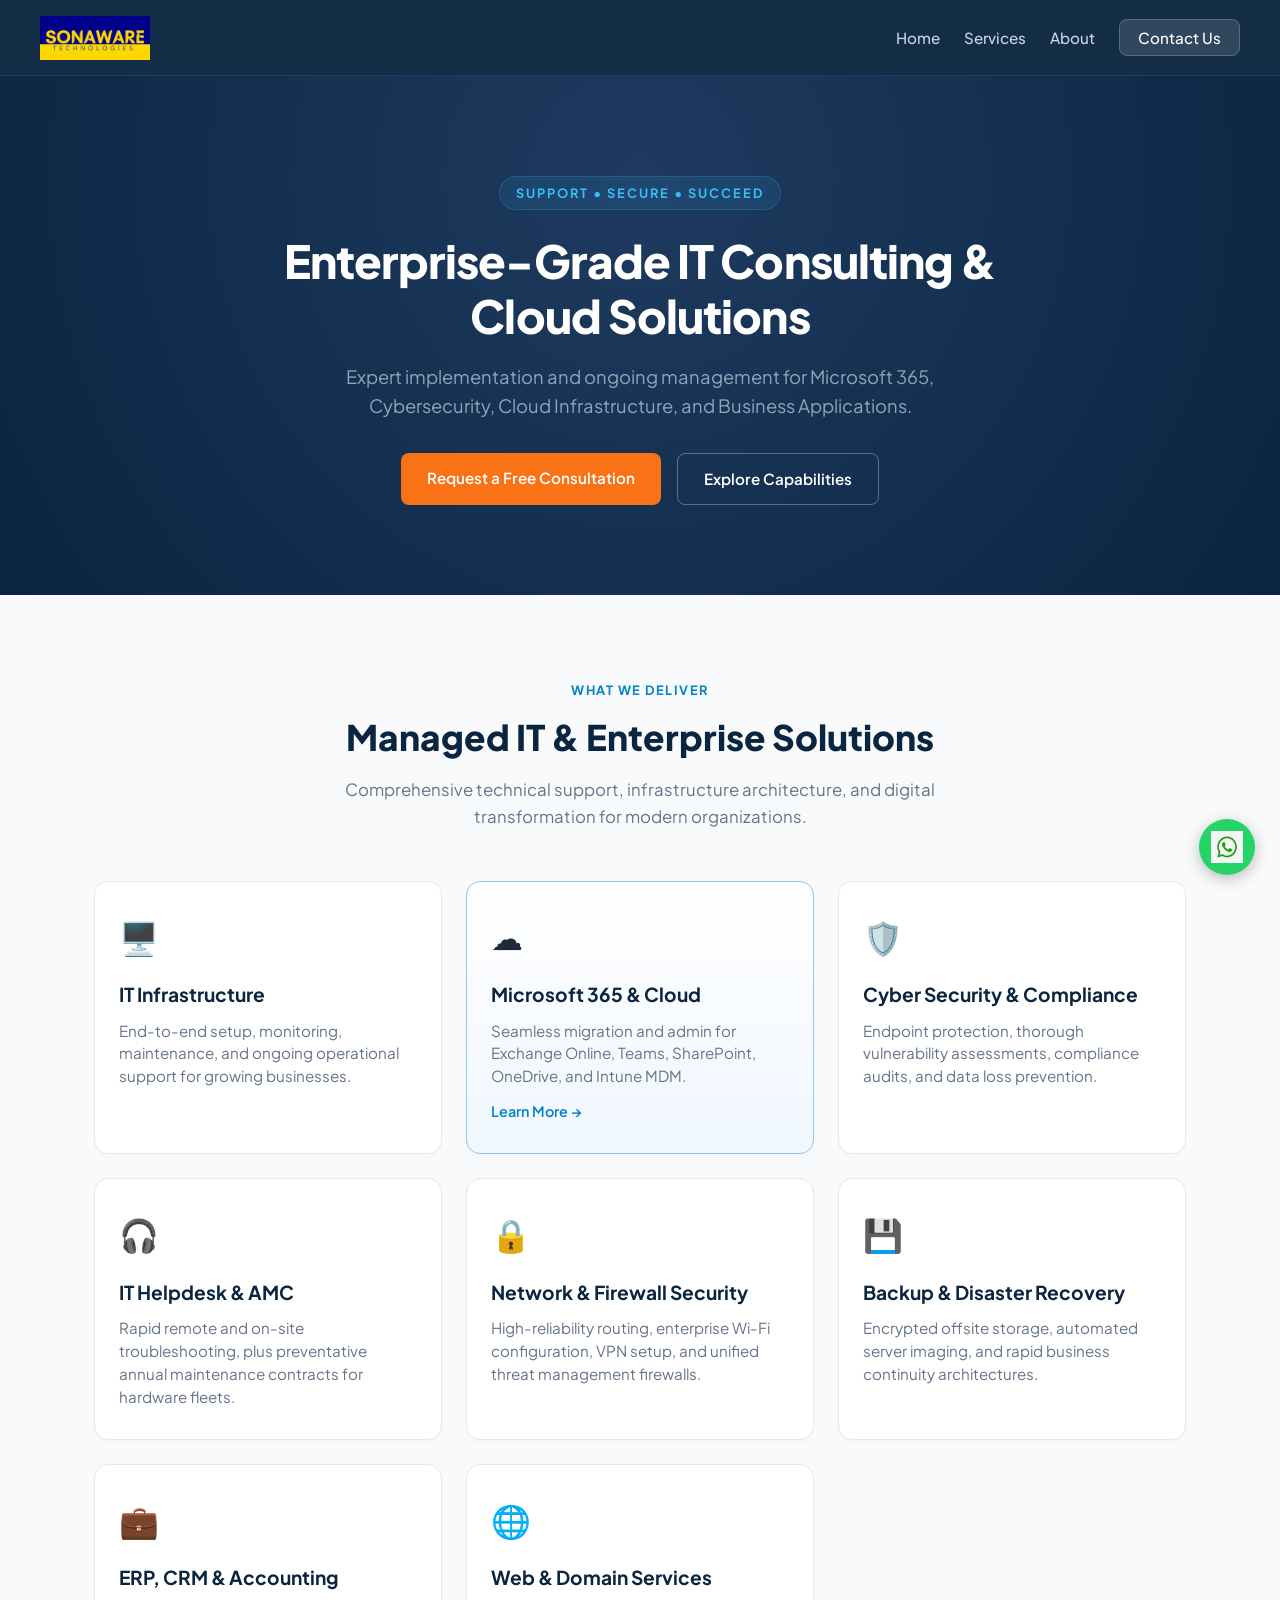
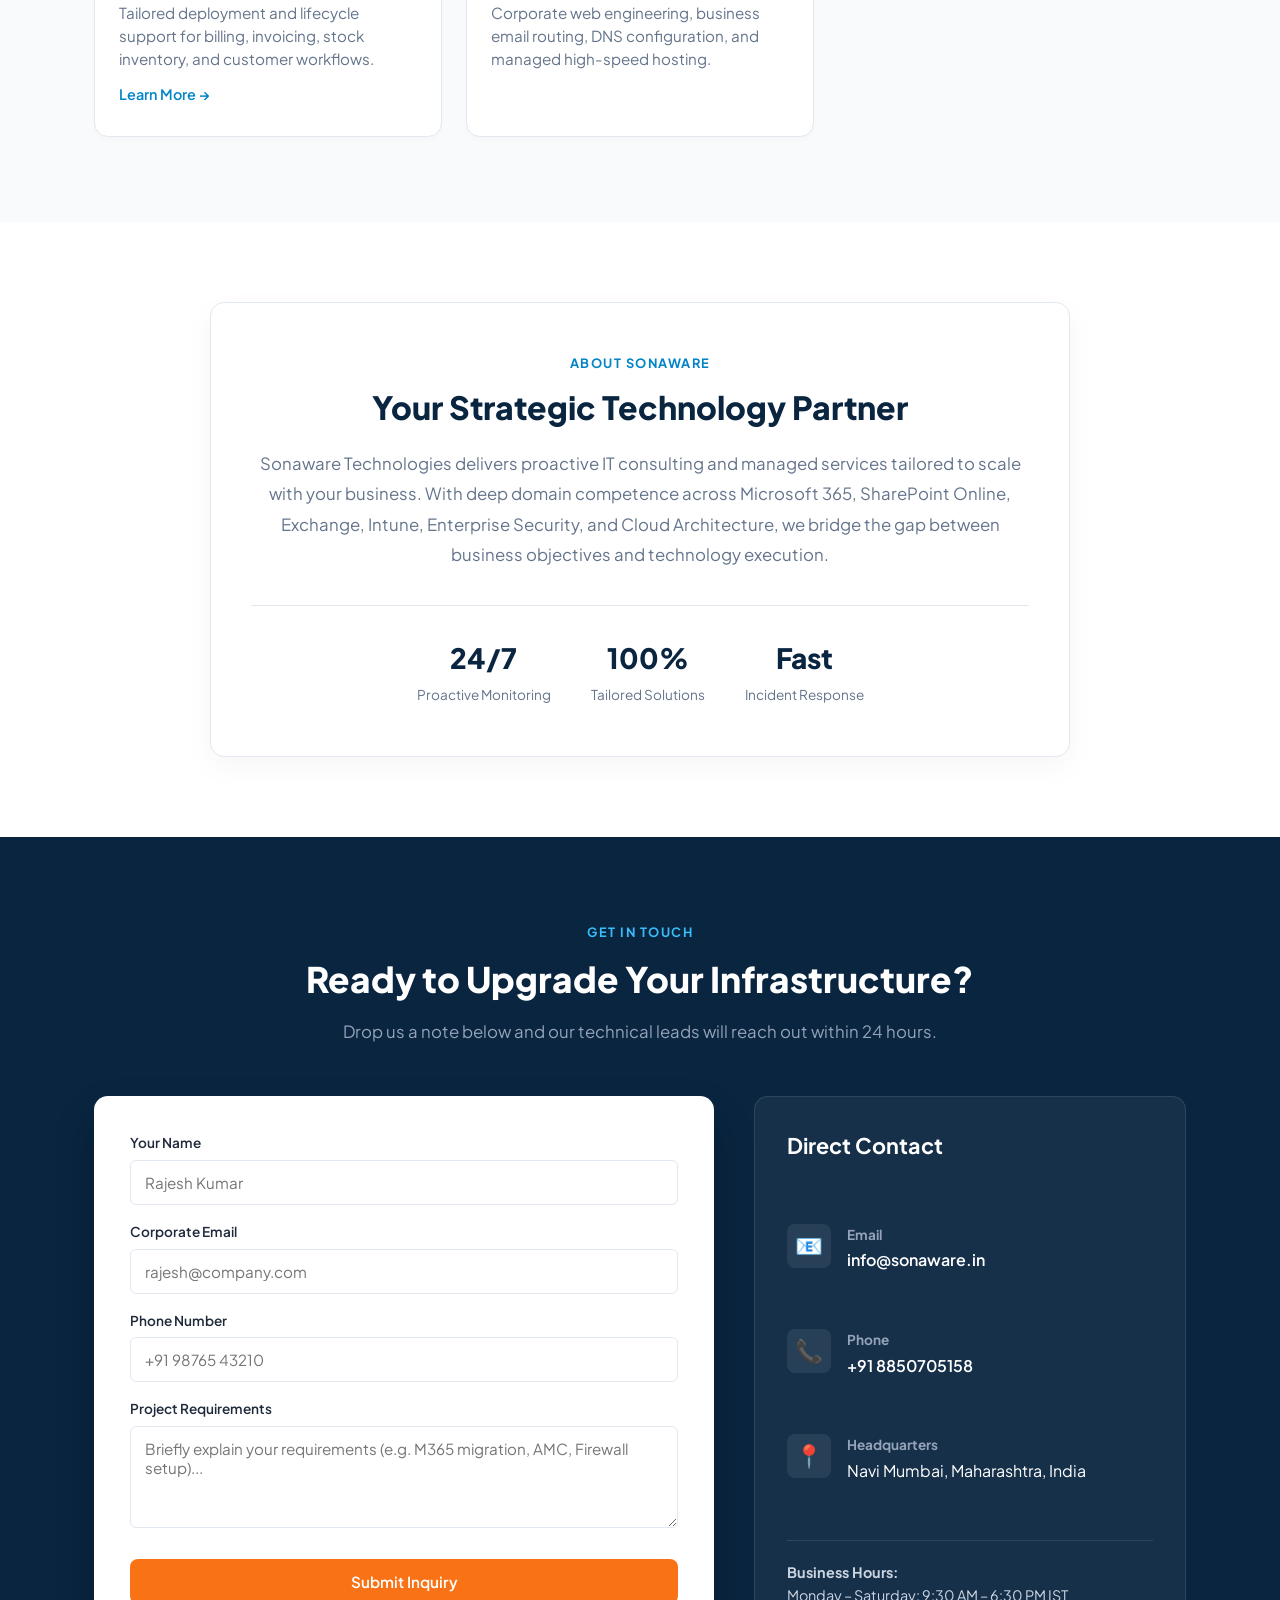
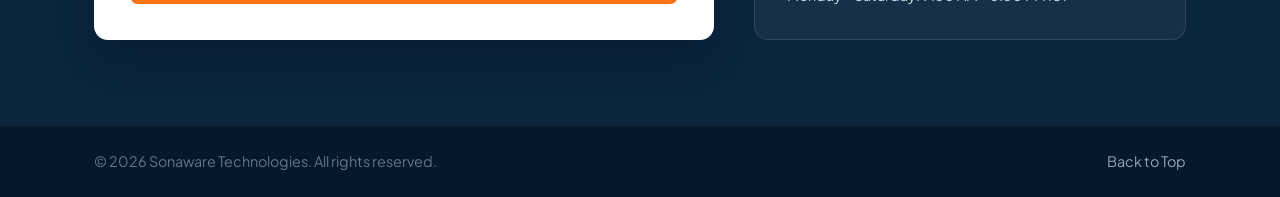
==== index.html @ a5559b1e "Add 'Learn More' link to Microsoft 365 card Added a link to the Microsoft 365 & Cloud card for more " ====
<!DOCTYPE html>
<html lang="en">
<head>
  <meta charset="UTF-8">
  <meta name="viewport" content="width=device-width, initial-scale=1.0">
  <title>Sonaware Technologies | Enterprise IT Consulting & Solutions</title>
  
  <!-- Favicons -->
  <link rel="icon" href="images/favicon.ico">
  <link rel="shortcut icon" href="images/favicon.ico">
  <link rel="apple-touch-icon" href="images/favicon.ico">
  
  <!-- Fonts -->
  <link rel="preconnect" href="https://fonts.googleapis.com">
  <link rel="preconnect" href="https://fonts.gstatic.com" crossorigin>
  <link href="https://fonts.googleapis.com/css2?family=Plus+Jakarta+Sans:wght@400;500;600;700;800&display=swap" rel="stylesheet">
  
  <link rel="stylesheet" href="css/style.css">
</head>
<body>

  <!-- Header / Navigation -->
  <header>
    <nav class="navbar">
      <div class="logo">
        <img src="images/Rectangle.png" alt="Sonaware Technologies Logo">
      </div>
      <ul class="nav-links">
        <li><a href="#home">Home</a></li>
        <li><a href="#services">Services</a></li>
        <li><a href="#about">About</a></li>
        <li><a href="#contact" class="nav-cta">Contact Us</a></li>
      </ul>
    </nav>
  </header>

  <!-- Hero Section -->
  <section id="home" class="hero">
    <div class="container hero-content">
      <div class="hero-badge">SUPPORT • SECURE • SUCCEED</div>
      <h1>Enterprise-Grade IT Consulting & Cloud Solutions</h1>
      <p class="hero-subtext">
        Expert implementation and ongoing management for Microsoft 365, Cybersecurity, Cloud Infrastructure, and Business Applications.
      </p>
      <div class="hero-actions">
        <a href="#contact" class="btn btn-primary">Request a Free Consultation</a>
        <a href="#services" class="btn btn-outline">Explore Capabilities</a>
      </div>
    </div>
  </section>

  <!-- Services Section -->
  <section id="services" class="services-section">
    <div class="container">
      <div class="section-title">
        <span class="sub-heading">What We Deliver</span>
        <h2>Managed IT & Enterprise Solutions</h2>
        <p>Comprehensive technical support, infrastructure architecture, and digital transformation for modern organizations.</p>
      </div>

      <div class="services-grid">
        <div class="card">
          <div class="card-icon">🖥️</div>
          <h3>IT Infrastructure</h3>
          <p>End-to-end setup, monitoring, maintenance, and ongoing operational support for growing businesses.</p>
        </div>

        <div class="card highlight" onclick="location.href='m365-cloud-service.html'" style="cursor: pointer;">
          <div class="card-icon">☁️</div>
          <h3>Microsoft 365 & Cloud</h3>
          <p>Seamless migration and admin for Exchange Online, Teams, SharePoint, OneDrive, and Intune MDM.</p>
          <a href="m365-cloud-service.html" style="display:inline-block; margin-top:12px; color:var(--secondary-blue); font-weight:600; text-decoration:none; font-size:0.9rem;">Learn More →</a>
        </div>

        <div class="card">
          <div class="card-icon">🛡️</div>
          <h3>Cyber Security & Compliance</h3>
          <p>Endpoint protection, thorough vulnerability assessments, compliance audits, and data loss prevention.</p>
        </div>

        <div class="card">
          <div class="card-icon">🎧</div>
          <h3>IT Helpdesk & AMC</h3>
          <p>Rapid remote and on-site troubleshooting, plus preventative annual maintenance contracts for hardware fleets.</p>
        </div>

        <div class="card">
          <div class="card-icon">🔒</div>
          <h3>Network & Firewall Security</h3>
          <p>High-reliability routing, enterprise Wi-Fi configuration, VPN setup, and unified threat management firewalls.</p>
        </div>

        <div class="card">
          <div class="card-icon">💾</div>
          <h3>Backup & Disaster Recovery</h3>
          <p>Encrypted offsite storage, automated server imaging, and rapid business continuity architectures.</p>
        </div>

        <div class="card" onclick="location.href='accounting-service.html'" style="cursor: pointer;">
          <div class="card-icon">💼</div>
          <h3>ERP, CRM & Accounting</h3>
          <p>Tailored deployment and lifecycle support for billing, invoicing, stock inventory, and customer workflows.</p>
          <a href="accounting-service.html" style="display:inline-block; margin-top:12px; color:var(--secondary-blue); font-weight:600; text-decoration:none; font-size:0.9rem;">Learn More →</a>
        </div>

        <div class="card">
          <div class="card-icon">🌐</div>
          <h3>Web & Domain Services</h3>
          <p>Corporate web engineering, business email routing, DNS configuration, and managed high-speed hosting.</p>
        </div>
      </div>
    </div>
  </section>

  <!-- About Section -->
  <section id="about" class="about-section">
    <div class="container">
      <div class="about-card">
        <span class="sub-heading">About Sonaware</span>
        <h2>Your Strategic Technology Partner</h2>
        <p>
          Sonaware Technologies delivers proactive IT consulting and managed services tailored to scale with your business. With deep domain competence across Microsoft 365, SharePoint Online, Exchange, Intune, Enterprise Security, and Cloud Architecture, we bridge the gap between business objectives and technology execution.
        </p>
        <div class="stats-row">
          <div class="stat-box">
            <span class="stat-num">24/7</span>
            <span class="stat-label">Proactive Monitoring</span>
          </div>
          <div class="stat-box">
            <span class="stat-num">100%</span>
            <span class="stat-label">Tailored Solutions</span>
          </div>
          <div class="stat-box">
            <span class="stat-num">Fast</span>
            <span class="stat-label">Incident Response</span>
          </div>
        </div>
      </div>
    </div>
  </section>

  <!-- Contact Section -->
  <section id="contact" class="contact-section">
    <div class="container">
      <div class="section-title text-white">
        <span class="sub-heading light">Get In Touch</span>
        <h2>Ready to Upgrade Your Infrastructure?</h2>
        <p>Drop us a note below and our technical leads will reach out within 24 hours.</p>
      </div>

      <div class="contact-wrapper">
        <!-- Form -->
        <div class="contact-form-box">
          <form action="https://api.web3forms.com/submit" method="POST">
            <input type="hidden" name="access_key" value="66d0aa33-038e-4033-ad7d-0d38daa82963">
            
            <div class="form-group">
              <label for="name">Your Name</label>
              <input type="text" id="name" name="name" placeholder="Rajesh Kumar" required>
            </div>

            <div class="form-group">
              <label for="email">Corporate Email</label>
              <input type="email" id="email" name="email" placeholder="rajesh@company.com" required>
            </div>

            <div class="form-group">
              <label for="phone">Phone Number</label>
              <input type="text" id="phone" name="phone" placeholder="+91 98765 43210">
            </div>

            <div class="form-group">
              <label for="message">Project Requirements</label>
              <textarea id="message" name="message" rows="4" placeholder="Briefly explain your requirements (e.g. M365 migration, AMC, Firewall setup)..." required></textarea>
            </div>

            <button type="submit" class="btn btn-submit">Submit Inquiry</button>
          </form>
        </div>

        <!-- Contact Cards -->
        <div class="contact-details-box">
          <h3>Direct Contact</h3>
          
          <div class="info-card">
            <div class="info-icon">📧</div>
            <div>
              <strong>Email</strong>
              <p><a href="mailto:info@sonaware.in">info@sonaware.in</a></p>
            </div>
          </div>

          <div class="info-card">
            <div class="info-icon">📞</div>
            <div>
              <strong>Phone</strong>
              <p><a href="tel:+918850705158">+91 8850705158</a></p>
            </div>
          </div>

          <div class="info-card">
            <div class="info-icon">📍</div>
            <div>
              <strong>Headquarters</strong>
              <p>Navi Mumbai, Maharashtra, India</p>
            </div>
          </div>

          <div class="operating-hours">
            <strong>Business Hours:</strong>
            <p>Monday – Saturday: 9:30 AM – 6:30 PM IST</p>
          </div>
        </div>
      </div>
    </div>
  </section>

  <!-- Floating WhatsApp Action -->
  <a href="https://wa.me/918850705158?text=Hello%20Sonaware%20Technologies,%20I%20would%20like%20to%20inquire%20about%20your%20services." 
     class="whatsapp-float" 
     target="_blank" 
     rel="noopener noreferrer" 
     aria-label="Chat on WhatsApp">
    <img src="images/whatsapp.png" alt="WhatsApp">
  </a>

  <!-- Footer -->
  <footer>
    <div class="container footer-content">
      <p>© 2026 Sonaware Technologies. All rights reserved.</p>
      <div class="footer-meta">
        <a href="#home">Back to Top</a>
      </div>
    </div>
  </footer>

</body>
</html>
---- css/style.css ----
:root {
  --primary-navy: #0A2540;
  --secondary-blue: #0284c7;
  --accent-orange: #f97316;
  --accent-orange-hover: #ea580c;
  --bg-slate: #f8fafc;
  --card-border: #e2e8f0;
  --text-main: #1e293b;
  --text-muted: #64748b;
  --radius-lg: 14px;
  --radius-md: 8px;
}

* {
  margin: 0;
  padding: 0;
  box-sizing: border-box;
  font-family: 'Plus Jakarta Sans', system-ui, -apple-system, sans-serif;
}

html {
  scroll-behavior: smooth;
}

body {
  color: var(--text-main);
  background: #ffffff;
  line-height: 1.6;
}

.container {
  max-width: 1140px;
  margin: 0 auto;
  padding: 0 24px;
}

/* Navbar */
.navbar {
  position: fixed;
  top: 0;
  left: 0;
  width: 100%;
  height: 76px;
  background: rgba(10, 37, 64, 0.96);
  backdrop-filter: blur(10px);
  display: flex;
  justify-content: space-between;
  align-items: center;
  padding: 0 40px;
  z-index: 1000;
  border-bottom: 1px solid rgba(255, 255, 255, 0.08);
}

.logo img {
  height: 44px;
  width: auto;
  display: block;
}

.nav-links {
  display: flex;
  gap: 24px;
  list-style: none;
  align-items: center;
}

.nav-links a {
  color: #cbd5e1;
  text-decoration: none;
  font-size: 0.95rem;
  font-weight: 500;
  transition: color 0.2s ease;
}

.nav-links a:hover {
  color: #ffffff;
}

.nav-cta {
  background: rgba(255, 255, 255, 0.12);
  padding: 8px 18px;
  border-radius: var(--radius-md);
  color: #ffffff !important;
  border: 1px solid rgba(255, 255, 255, 0.2);
}

.nav-cta:hover {
  background: var(--accent-orange);
  border-color: var(--accent-orange);
}

/* Hero Section */
.hero {
  margin-top: 76px;
  background: radial-gradient(circle at 50% 20%, #1e3a5f 0%, #0A2540 100%);
  color: #ffffff;
  text-align: center;
  padding: 100px 20px 90px;
}

.hero-content {
  max-width: 820px;
}

.hero-badge {
  display: inline-block;
  font-size: 0.8rem;
  font-weight: 700;
  letter-spacing: 2px;
  color: #38bdf8;
  background: rgba(56, 189, 248, 0.1);
  padding: 6px 16px;
  border-radius: 999px;
  border: 1px solid rgba(56, 189, 248, 0.2);
  margin-bottom: 24px;
}

.hero h1 {
  font-size: 2.85rem;
  font-weight: 800;
  line-height: 1.2;
  letter-spacing: -0.02em;
  margin-bottom: 18px;
}

.hero-subtext {
  font-size: 1.15rem;
  color: #94a3b8;
  margin-bottom: 32px;
  max-width: 680px;
  margin-left: auto;
  margin-right: auto;
}

.hero-actions {
  display: flex;
  justify-content: center;
  gap: 16px;
  flex-wrap: wrap;
}

/* Buttons */
.btn {
  display: inline-block;
  padding: 13px 26px;
  font-size: 0.95rem;
  font-weight: 600;
  text-decoration: none;
  border-radius: var(--radius-md);
  transition: all 0.2s ease;
  cursor: pointer;
}

.btn-primary {
  background: var(--accent-orange);
  color: #ffffff;
  border: none;
}

.btn-primary:hover {
  background: var(--accent-orange-hover);
  transform: translateY(-1px);
}

.btn-outline {
  background: transparent;
  color: #ffffff;
  border: 1px solid rgba(255, 255, 255, 0.3);
}

.btn-outline:hover {
  background: rgba(255, 255, 255, 0.08);
}

/* Section Headings */
.section-title {
  text-align: center;
  max-width: 680px;
  margin: 0 auto 50px;
}

.sub-heading {
  text-transform: uppercase;
  font-size: 0.8rem;
  font-weight: 700;
  letter-spacing: 1.5px;
  color: var(--secondary-blue);
  margin-bottom: 8px;
  display: block;
}

.sub-heading.light {
  color: #38bdf8;
}

.section-title h2 {
  font-size: 2.2rem;
  font-weight: 800;
  color: var(--primary-navy);
  margin-bottom: 12px;
}

.section-title p {
  color: var(--text-muted);
  font-size: 1.05rem;
}

.section-title.text-white h2 {
  color: #ffffff;
}

.section-title.text-white p {
  color: #94a3b8;
}

/* Services */
.services-section {
  padding: 85px 0;
  background: var(--bg-slate);
}

.services-grid {
  display: grid;
  grid-template-columns: repeat(auto-fit, minmax(260px, 1fr));
  gap: 24px;
}

.card {
  background: #ffffff;
  padding: 30px 24px;
  border-radius: var(--radius-lg);
  border: 1px solid var(--card-border);
  box-shadow: 0 4px 6px -1px rgba(0, 0, 0, 0.02);
  transition: transform 0.2s ease, box-shadow 0.2s ease;
}

.card:hover {
  transform: translateY(-4px);
  box-shadow: 0 12px 24px -6px rgba(0, 0, 0, 0.07);
}

.card.highlight {
  border-color: #93c5fd;
  background: linear-gradient(180deg, #ffffff 0%, #f0f7ff 100%);
}

.card-icon {
  font-size: 2rem;
  margin-bottom: 16px;
}

.card h3 {
  font-size: 1.2rem;
  font-weight: 700;
  color: var(--primary-navy);
  margin-bottom: 10px;
}

.card p {
  font-size: 0.95rem;
  color: var(--text-muted);
  line-height: 1.5;
}

/* About */
.about-section {
  padding: 80px 0;
}

.about-card {
  background: #ffffff;
  border: 1px solid var(--card-border);
  padding: 50px 40px;
  border-radius: var(--radius-lg);
  text-align: center;
  max-width: 860px;
  margin: 0 auto;
  box-shadow: 0 10px 30px rgba(0, 0, 0, 0.04);
}

.about-card h2 {
  font-size: 2rem;
  font-weight: 800;
  color: var(--primary-navy);
  margin-bottom: 16px;
}

.about-card p {
  color: var(--text-muted);
  font-size: 1.05rem;
  line-height: 1.8;
  margin-bottom: 35px;
}

.stats-row {
  display: flex;
  justify-content: center;
  gap: 40px;
  border-top: 1px solid var(--card-border);
  padding-top: 30px;
  flex-wrap: wrap;
}

.stat-num {
  display: block;
  font-size: 1.75rem;
  font-weight: 800;
  color: var(--primary-navy);
}

.stat-label {
  font-size: 0.85rem;
  color: var(--text-muted);
}

/* Contact Section */
.contact-section {
  background: var(--primary-navy);
  padding: 85px 0;
  color: #ffffff;
}

.contact-wrapper {
  display: flex;
  gap: 40px;
  align-items: stretch;
  flex-wrap: wrap;
}

.contact-form-box {
  flex: 3;
  min-width: 320px;
  background: #ffffff;
  padding: 36px;
  border-radius: var(--radius-lg);
  color: var(--text-main);
  box-shadow: 0 20px 40px rgba(0, 0, 0, 0.2);
}

.form-group {
  margin-bottom: 16px;
}

.form-group label {
  display: block;
  font-size: 0.85rem;
  font-weight: 600;
  color: var(--text-main);
  margin-bottom: 6px;
}

.contact-form-box input,
.contact-form-box textarea {
  width: 100%;
  padding: 12px 14px;
  border: 1px solid var(--card-border);
  border-radius: 6px;
  font-size: 0.95rem;
  transition: border-color 0.2s ease, box-shadow 0.2s ease;
}

.contact-form-box input:focus,
.contact-form-box textarea:focus {
  outline: none;
  border-color: var(--secondary-blue);
  box-shadow: 0 0 0 3px rgba(2, 132, 199, 0.15);
}

.btn-submit {
  width: 100%;
  margin-top: 8px;
  background: var(--accent-orange);
  color: #ffffff;
  border: none;
}

.btn-submit:hover {
  background: var(--accent-orange-hover);
}

/* Contact Sidebar */
.contact-details-box {
  flex: 2;
  min-width: 280px;
  background: rgba(255, 255, 255, 0.05);
  border: 1px solid rgba(255, 255, 255, 0.1);
  padding: 32px;
  border-radius: var(--radius-lg);
  display: flex;
  flex-direction: column;
  justify-content: space-between;
}

.contact-details-box h3 {
  font-size: 1.35rem;
  margin-bottom: 24px;
}

.info-card {
  display: flex;
  align-items: flex-start;
  gap: 16px;
  margin-bottom: 20px;
}

.info-icon {
  font-size: 1.4rem;
  background: rgba(255, 255, 255, 0.08);
  width: 44px;
  height: 44px;
  display: flex;
  align-items: center;
  justify-content: center;
  border-radius: var(--radius-md);
}

.info-card strong {
  display: block;
  font-size: 0.85rem;
  color: #94a3b8;
  margin-bottom: 2px;
}

.info-card a {
  color: #ffffff;
  text-decoration: none;
  font-weight: 600;
  font-size: 1rem;
}

.info-card a:hover {
  color: #38bdf8;
}

.operating-hours {
  border-top: 1px solid rgba(255, 255, 255, 0.1);
  padding-top: 20px;
  font-size: 0.9rem;
  color: #cbd5e1;
}

/* WhatsApp Floating Button */
.whatsapp-float {
  position: fixed;
  bottom: 25px;
  right: 25px;
  width: 56px;
  height: 56px;
  background-color: #25d366;
  border-radius: 50%;
  display: flex;
  align-items: center;
  justify-content: center;
  box-shadow: 0 4px 15px rgba(0, 0, 0, 0.25);
  z-index: 999;
  transition: transform 0.2s ease;
}

.whatsapp-float:hover {
  transform: scale(1.1);
}

.whatsapp-float img {
  width: 32px;
  height: 32px;
}

/* Footer */
footer {
  background: #06182a;
  color: #64748b;
  padding: 24px 0;
  border-top: 1px solid rgba(255, 255, 255, 0.05);
}

.footer-content {
  display: flex;
  justify-content: space-between;
  align-items: center;
  font-size: 0.9rem;
  flex-wrap: wrap;
  gap: 12px;
}

.footer-meta a {
  color: #94a3b8;
  text-decoration: none;
}

.footer-meta a:hover {
  color: #ffffff;
}

/* Responsiveness */
@media (max-width: 768px) {
  .navbar {
    padding: 0 20px;
  }

  .nav-links {
    display: none; /* Can be expanded to a mobile toggle menu */
  }

  .hero h1 {
    font-size: 2.1rem;
  }

  .hero-subtext {
    font-size: 1rem;
  }

  .contact-wrapper {
    flex-direction: column;
  }

  .contact-form-box {
    padding: 24px;
  }
}
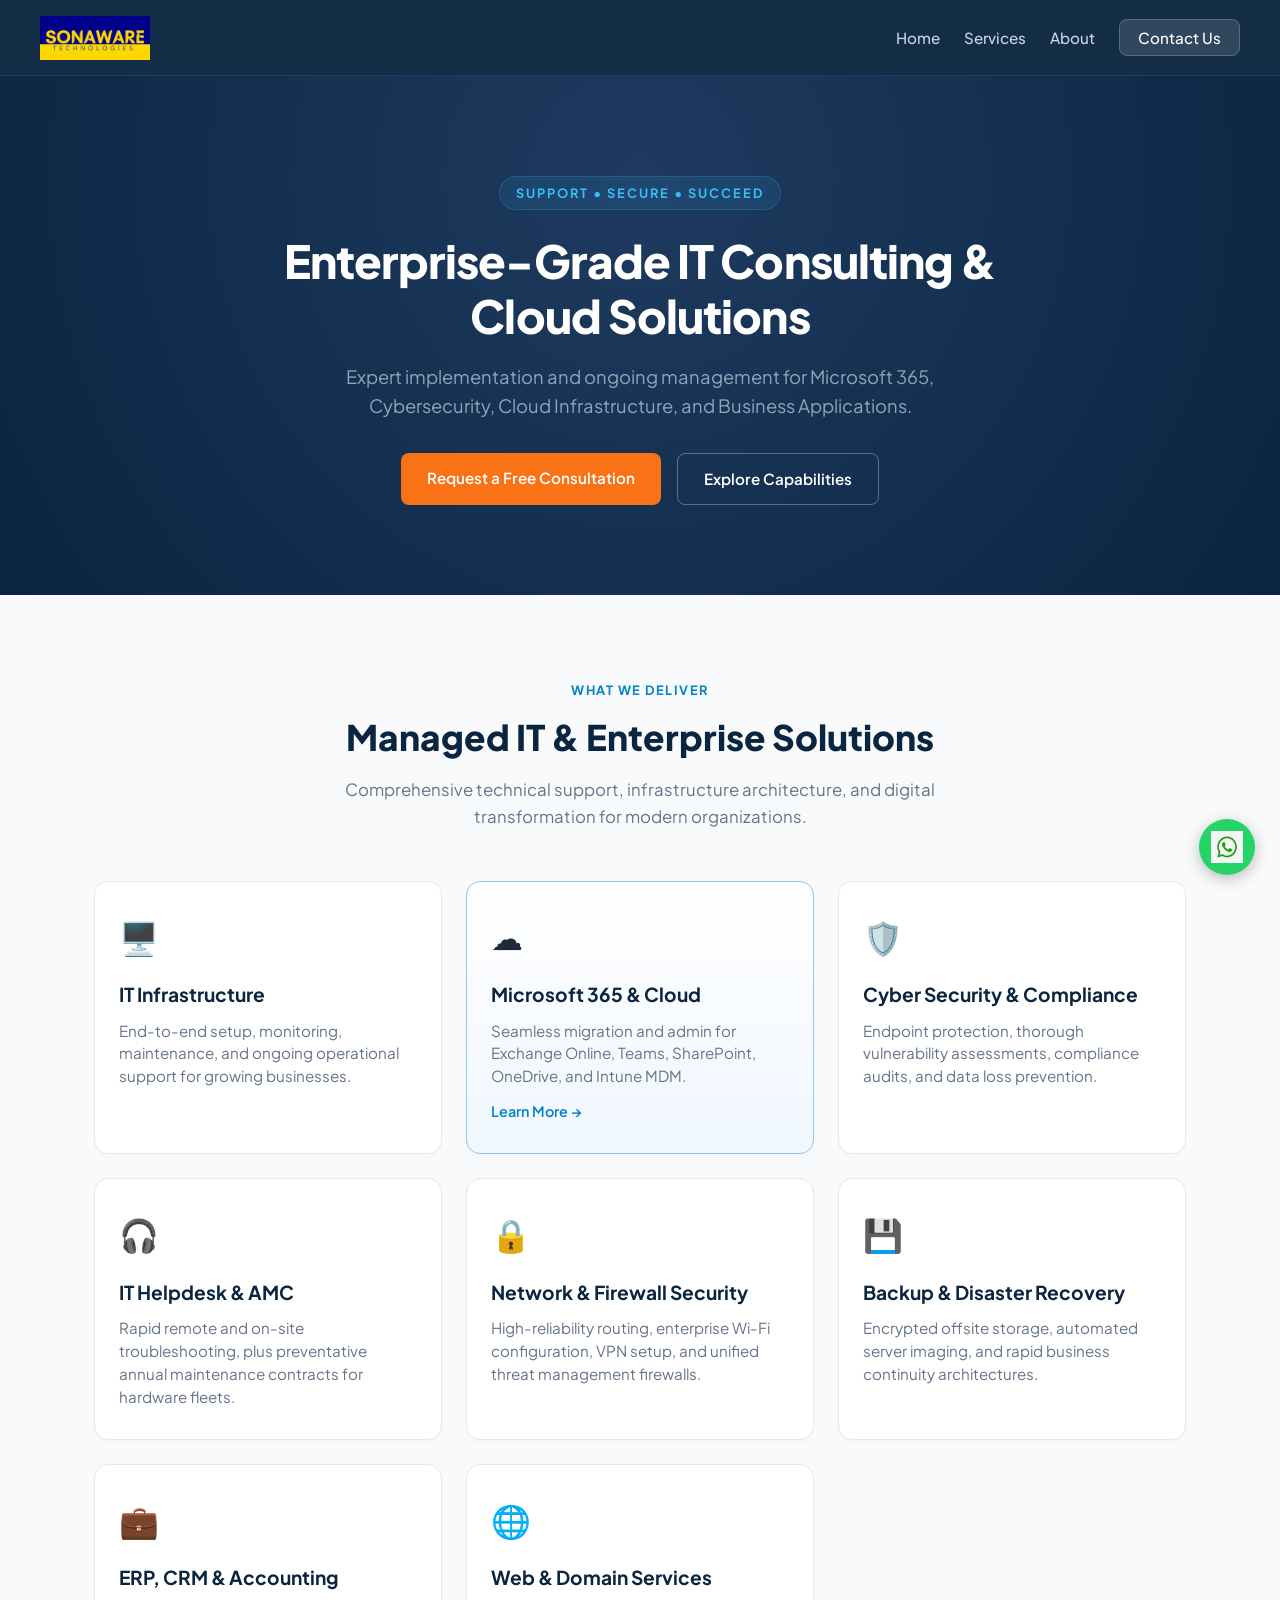
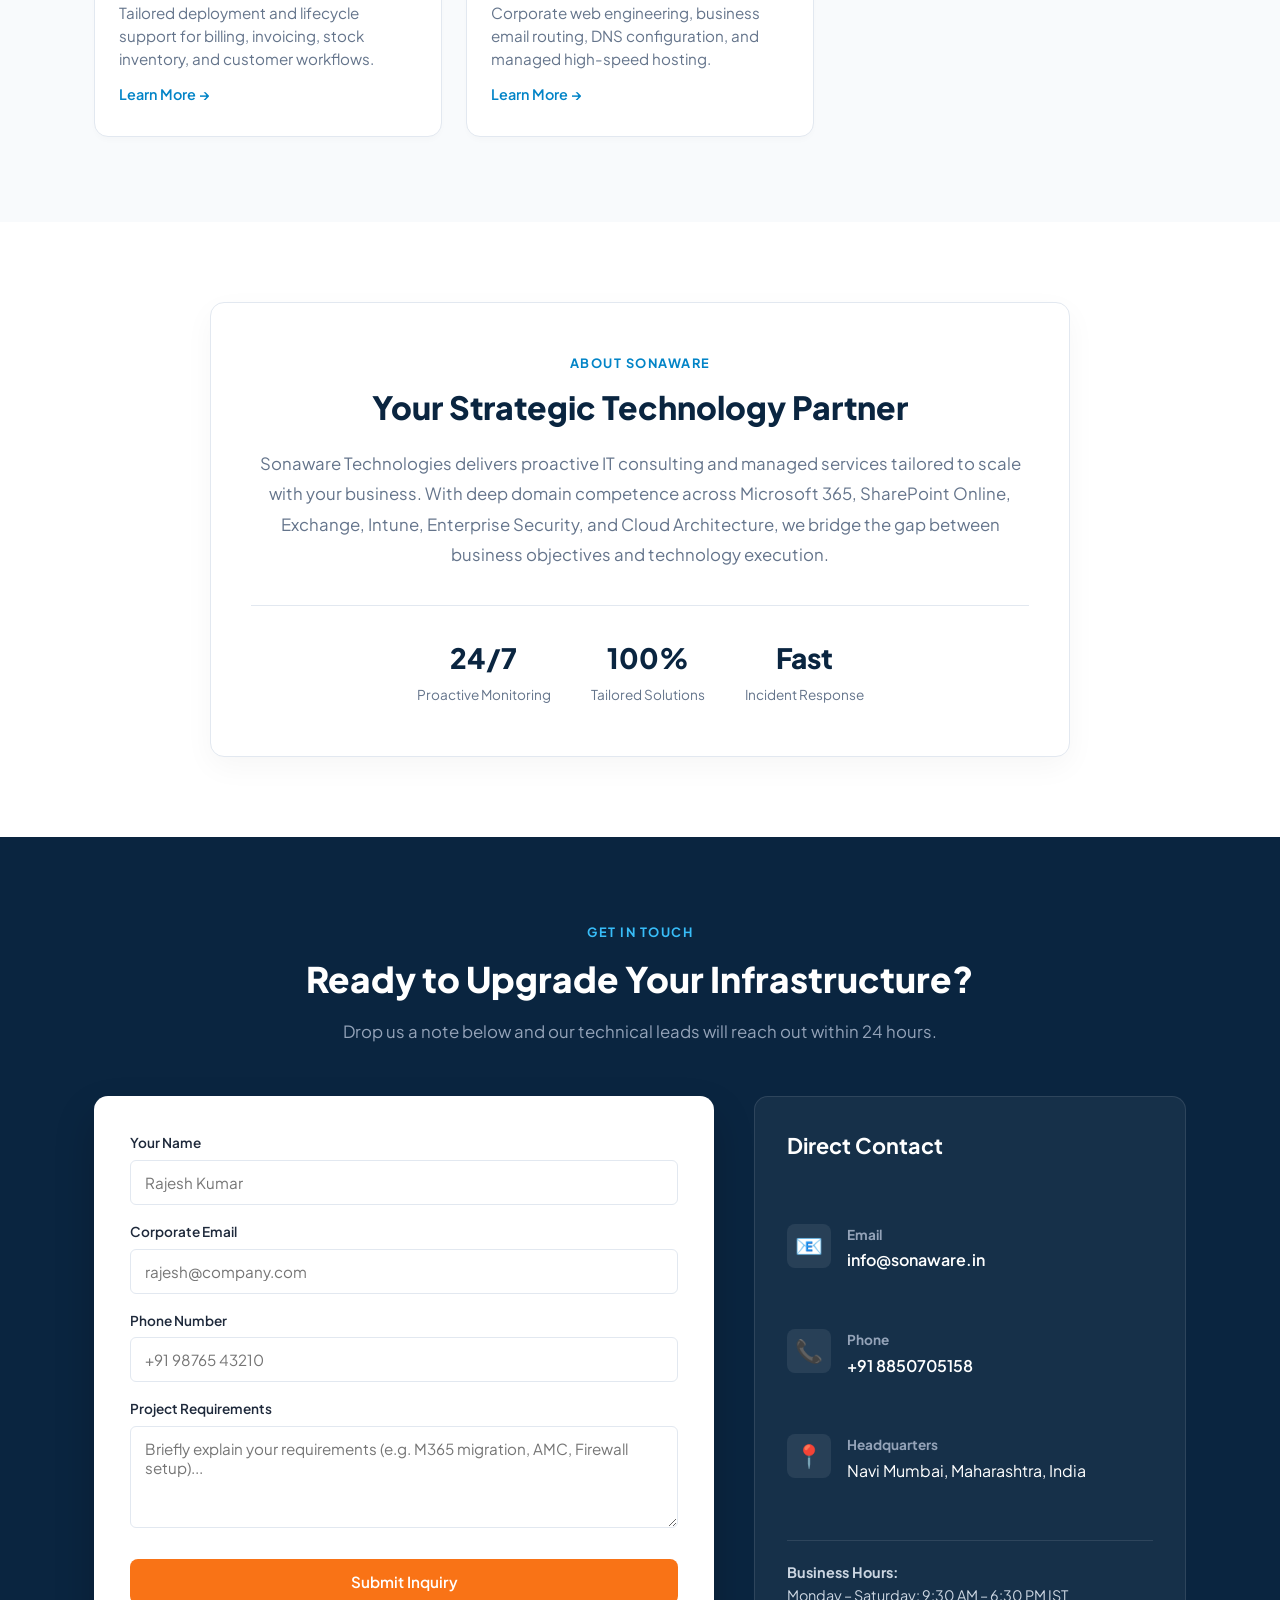
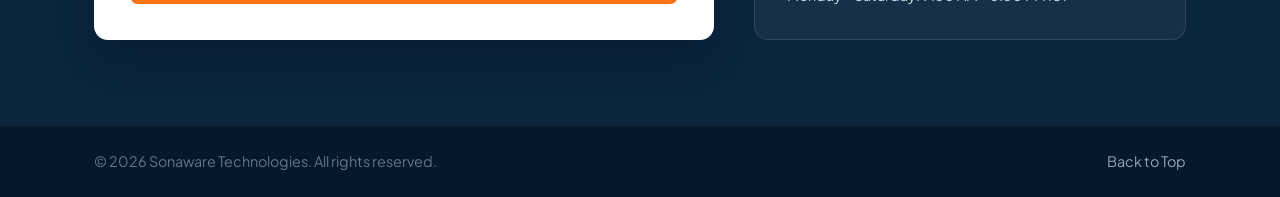
==== commit ffe9b2f8: "Enhance Web & Domain Services card with onclick Updated card for Web & Domain Services to include on" ====
--- a/index.html
+++ b/index.html
@@ -103,11 +103,13 @@
           <a href="accounting-service.html" style="display:inline-block; margin-top:12px; color:var(--secondary-blue); font-weight:600; text-decoration:none; font-size:0.9rem;">Learn More →</a>
         </div>
 
-        <div class="card">
+        <div class="card" onclick="location.href='web-domain-service.html'" style="cursor: pointer;">
           <div class="card-icon">🌐</div>
           <h3>Web & Domain Services</h3>
           <p>Corporate web engineering, business email routing, DNS configuration, and managed high-speed hosting.</p>
-        </div>
+          <a href="web-domain-service.html" style="display:inline-block; margin-top:12px; color:var(--secondary-blue); font-weight:600; text-decoration:none; font-size:0.9rem;">Learn More →</a>
+        </div>
+        
       </div>
     </div>
   </section>
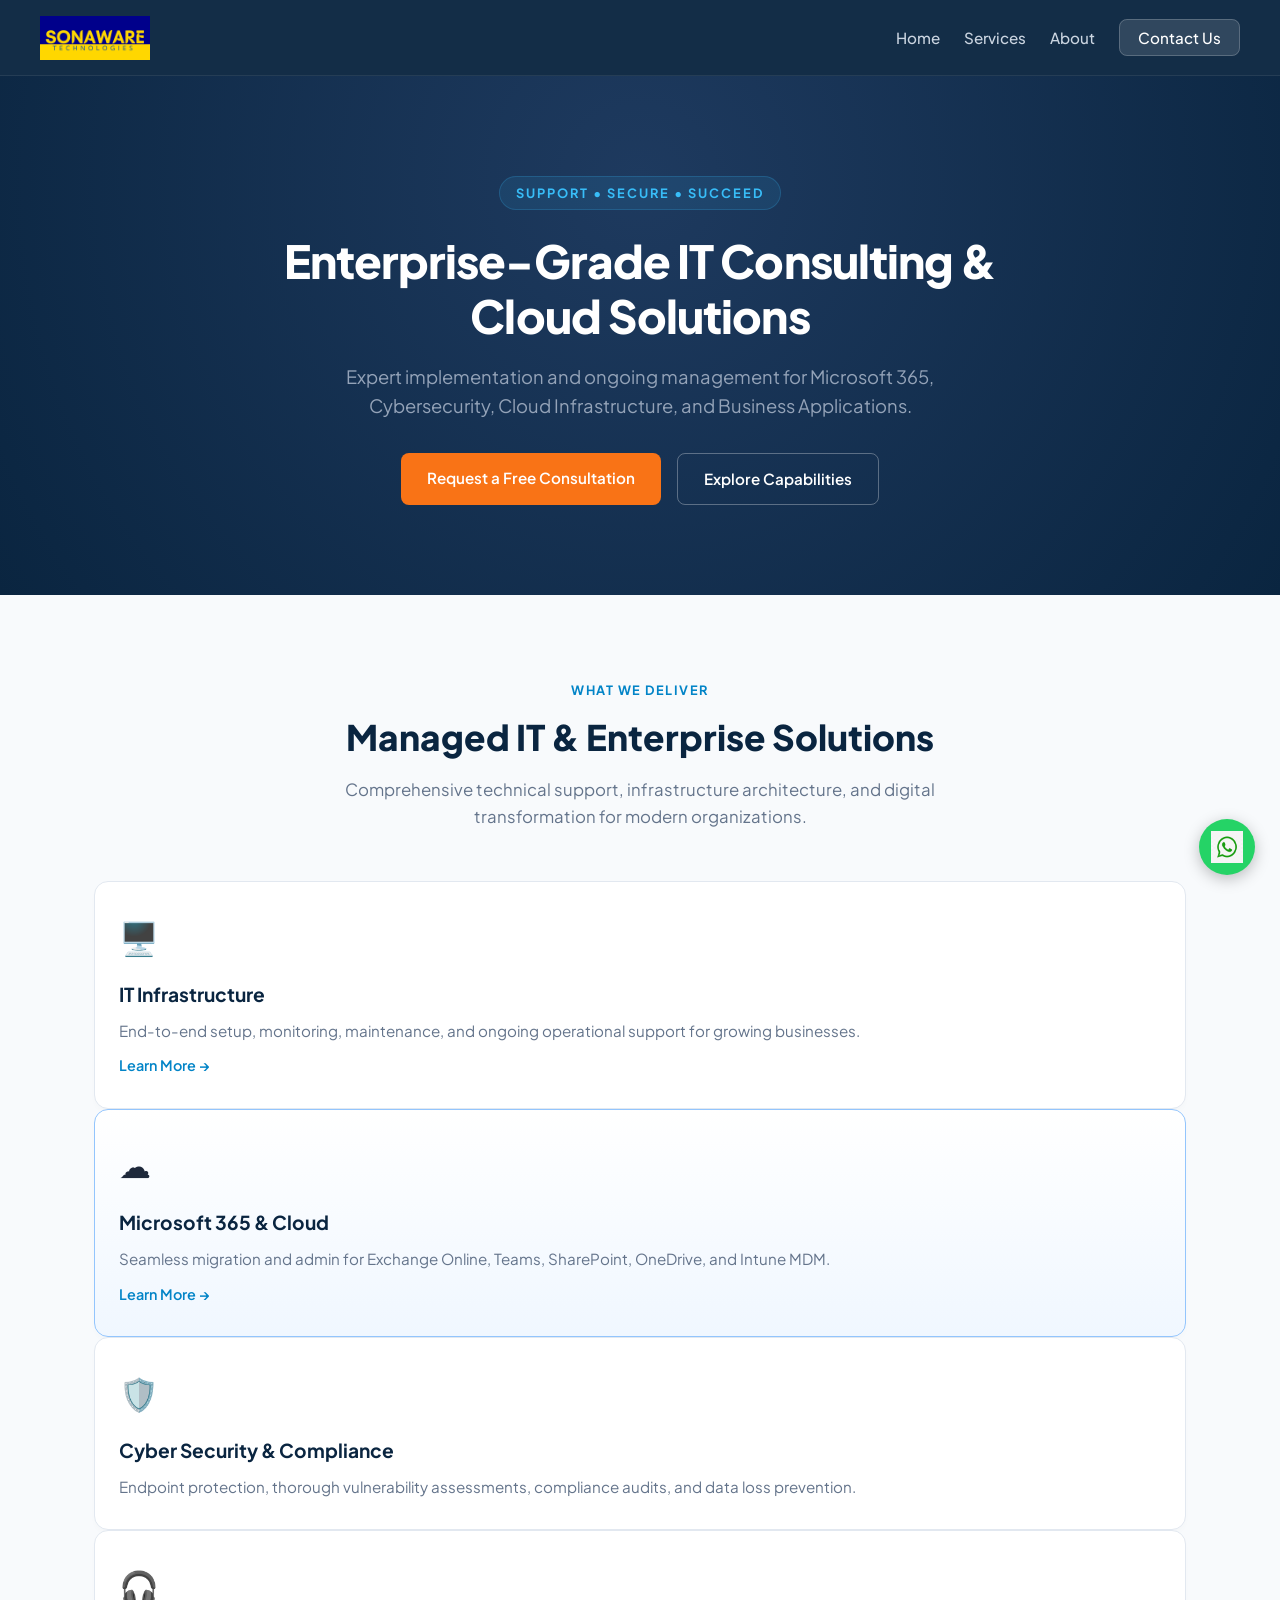
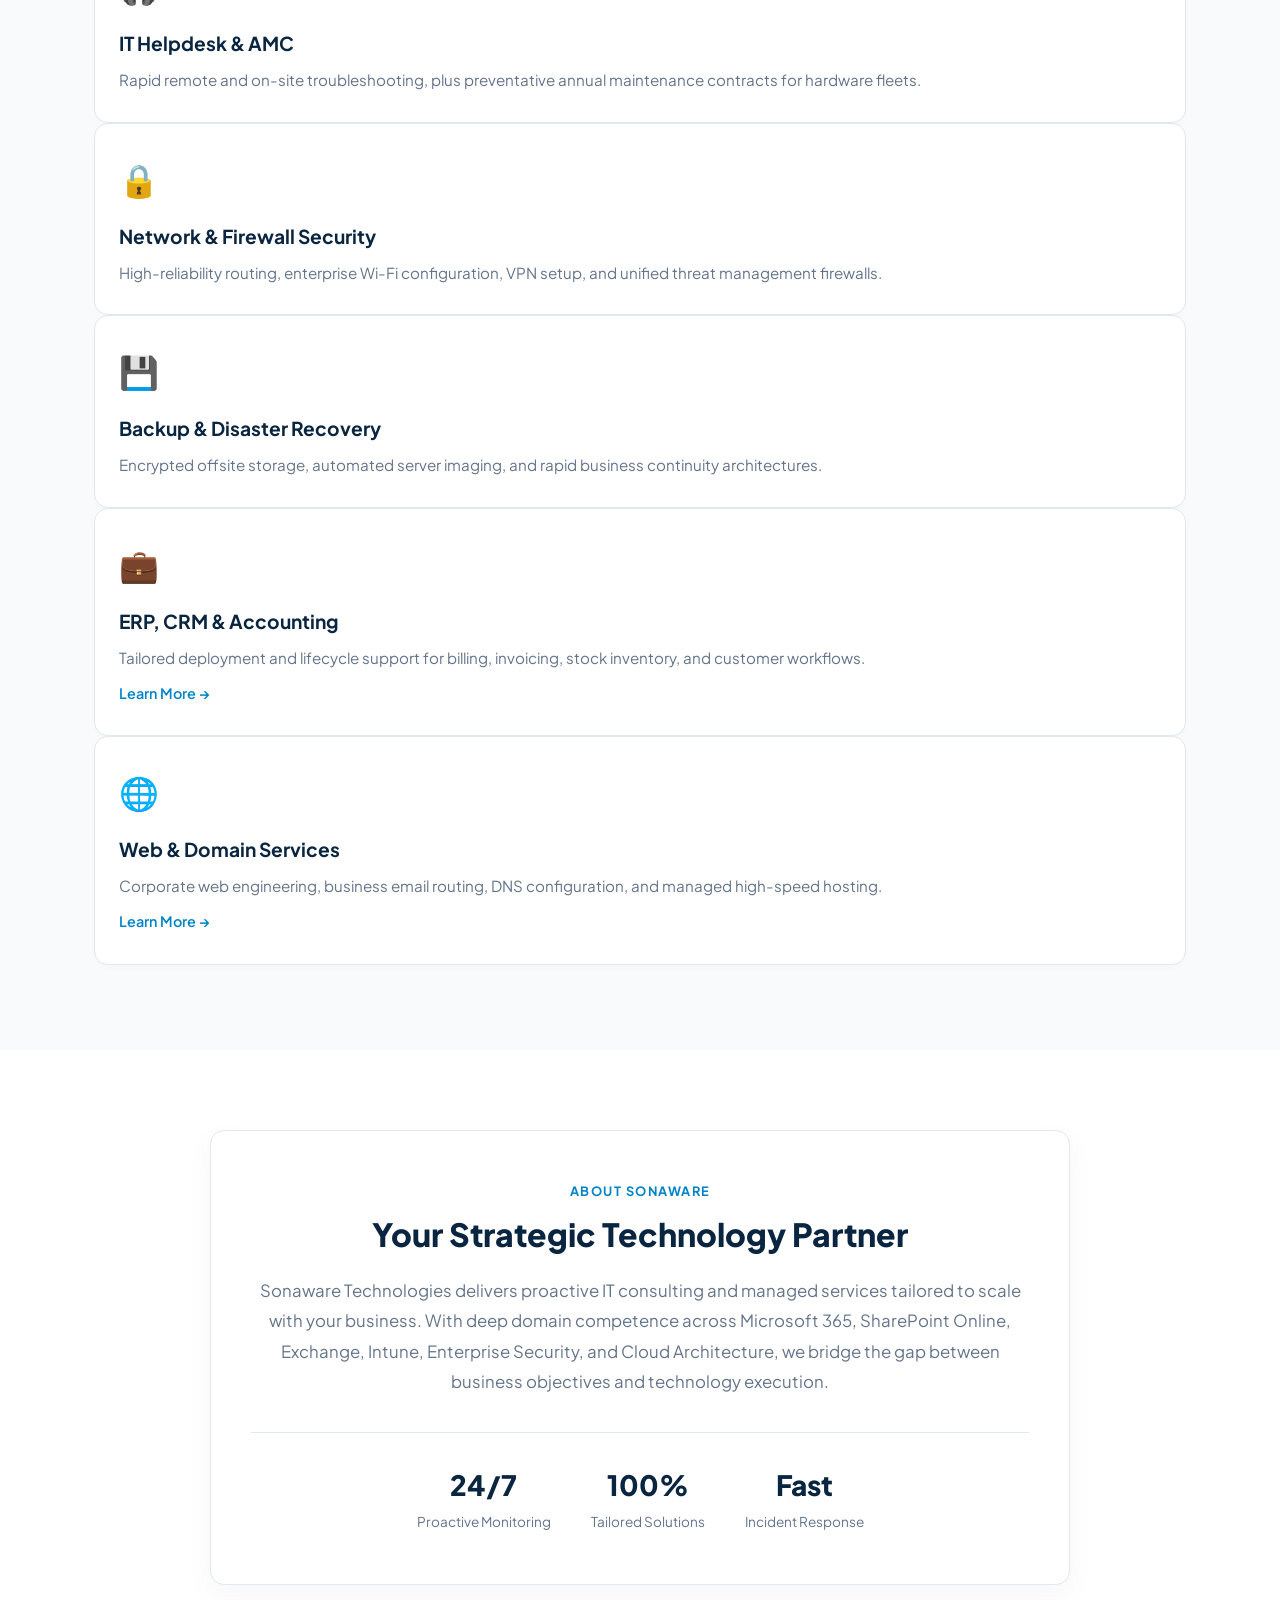
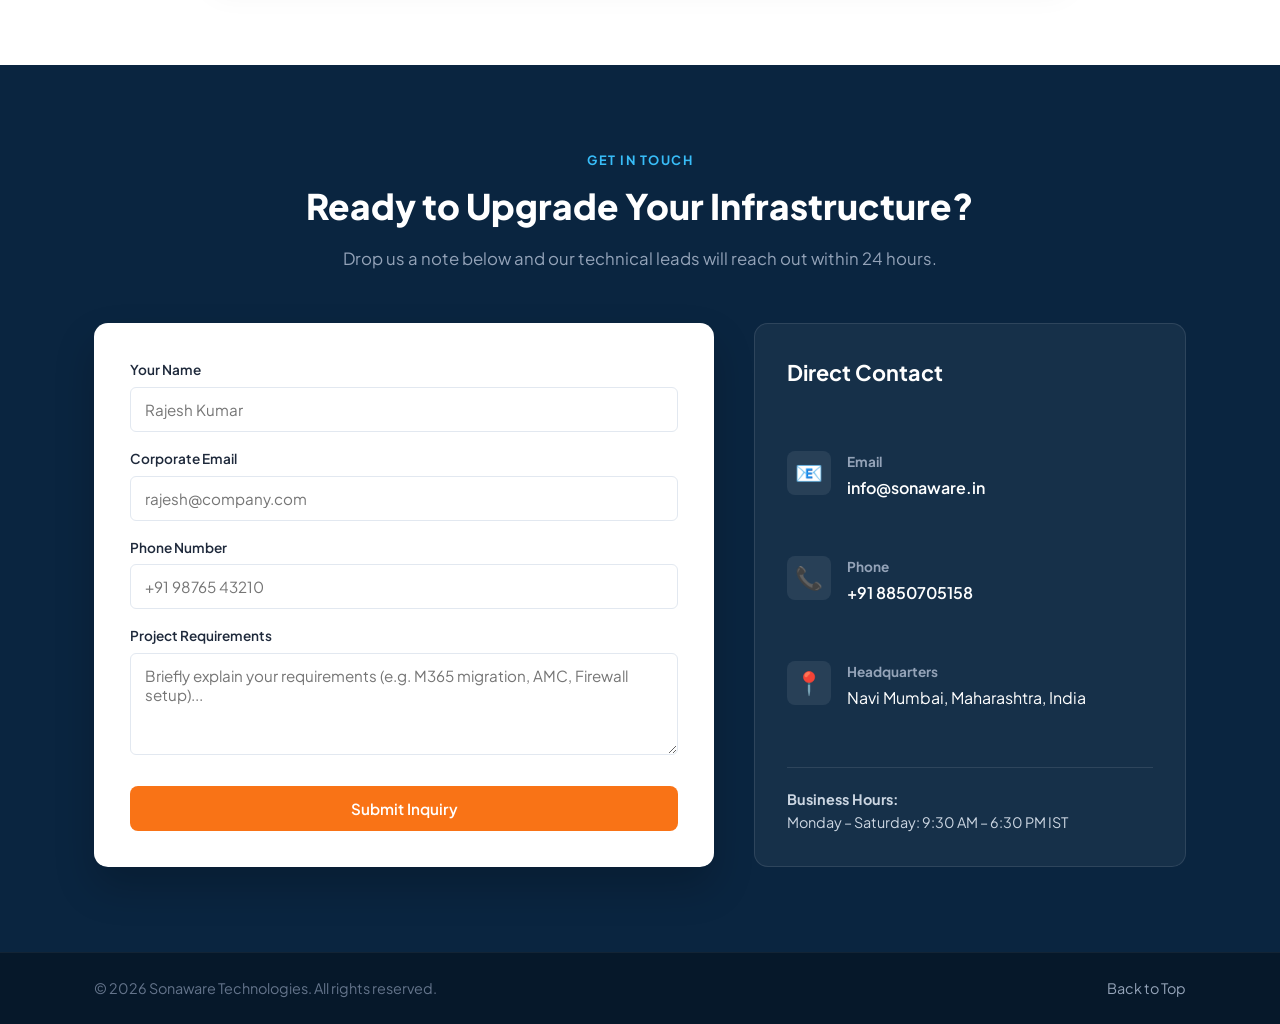
==== commit 864a3cb8: "Make IT Infrastructure card clickable with link Updated IT Infrastructure card to be clickable and a" ====
--- a/index.html
+++ b/index.html
@@ -58,12 +58,12 @@
         <p>Comprehensive technical support, infrastructure architecture, and digital transformation for modern organizations.</p>
       </div>
 
-      <div class="services-grid">
-        <div class="card">
-          <div class="card-icon">🖥️</div>
-          <h3>IT Infrastructure</h3>
-          <p>End-to-end setup, monitoring, maintenance, and ongoing operational support for growing businesses.</p>
-        </div>
+      <div class="card" onclick="location.href='it-infrastructure-service.html'" style="cursor: pointer;">
+        <div class="card-icon">🖥️</div>
+        <h3>IT Infrastructure</h3>
+        <p>End-to-end setup, monitoring, maintenance, and ongoing operational support for growing businesses.</p>
+        <a href="it-infrastructure-service.html" style="display:inline-block; margin-top:12px; color:var(--secondary-blue); font-weight:600; text-decoration:none; font-size:0.9rem;">Learn More →</a>
+      </div>
 
         <div class="card highlight" onclick="location.href='m365-cloud-service.html'" style="cursor: pointer;">
           <div class="card-icon">☁️</div>
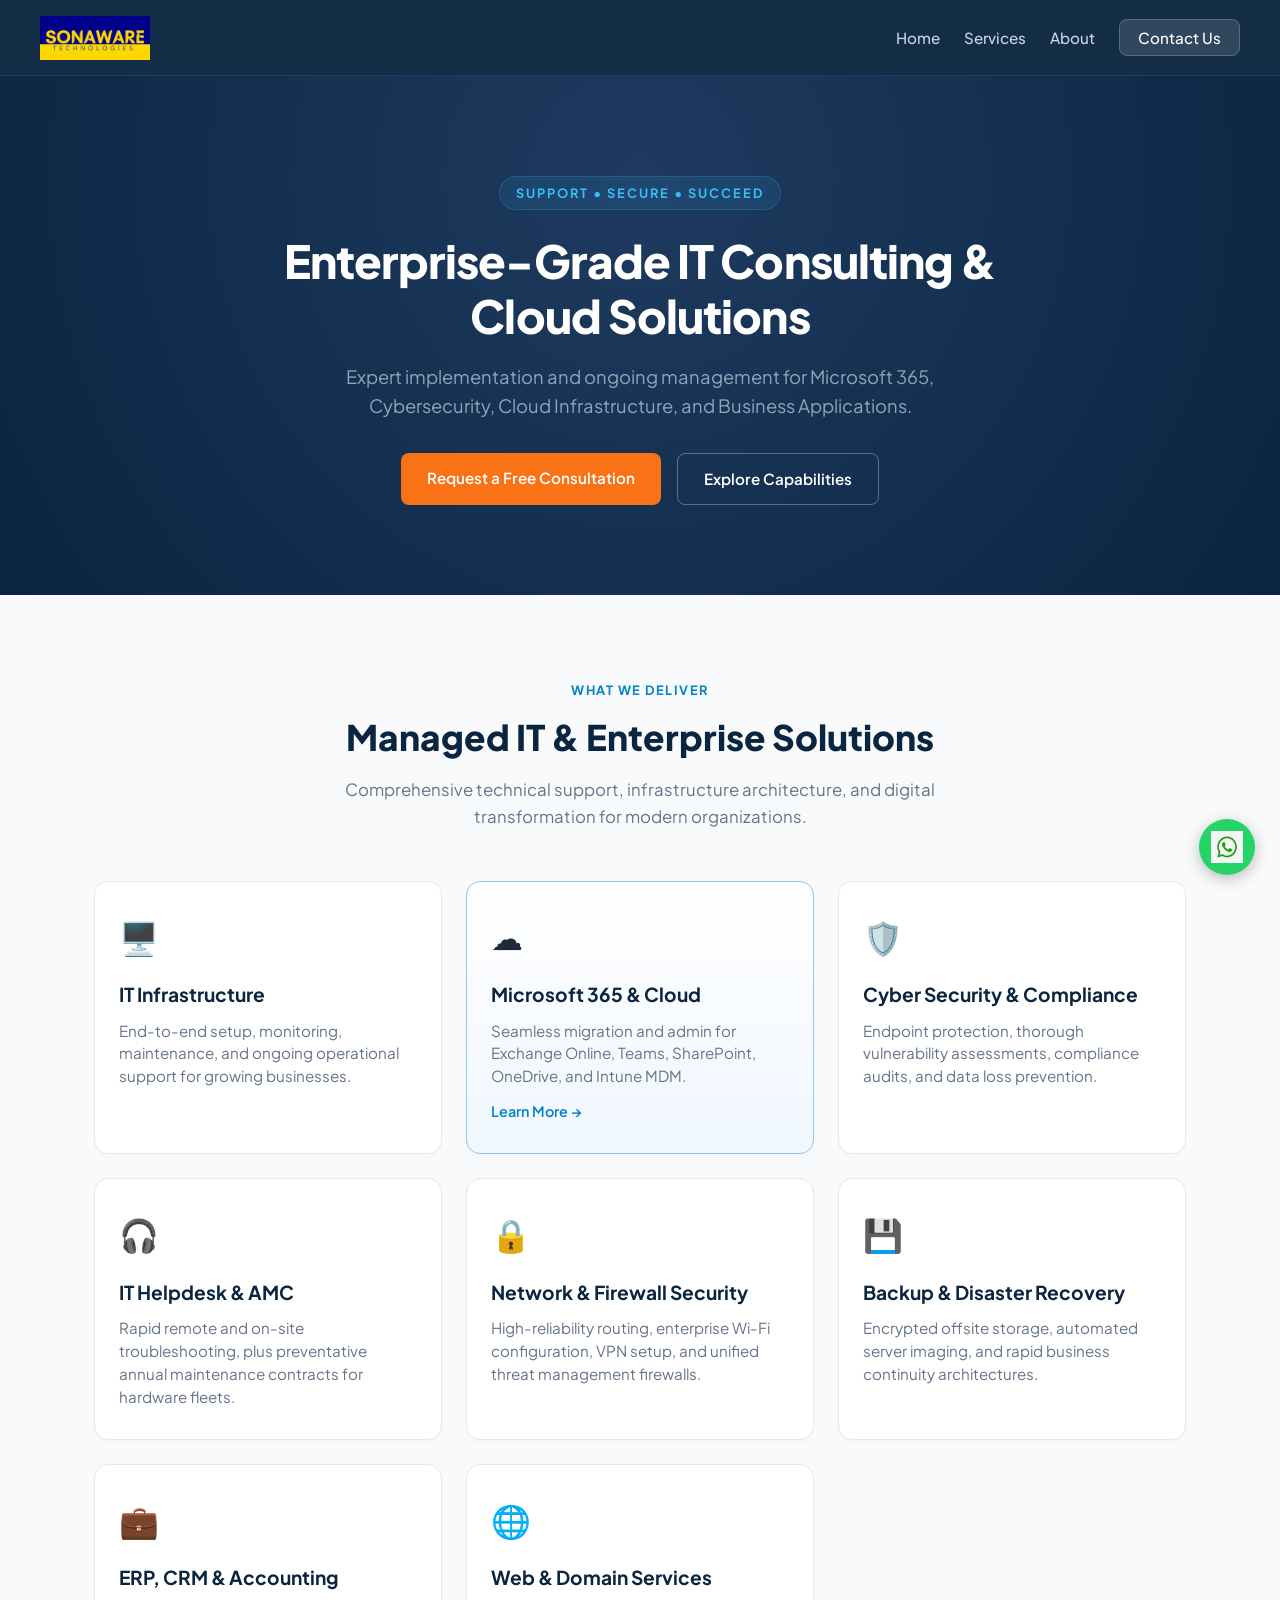
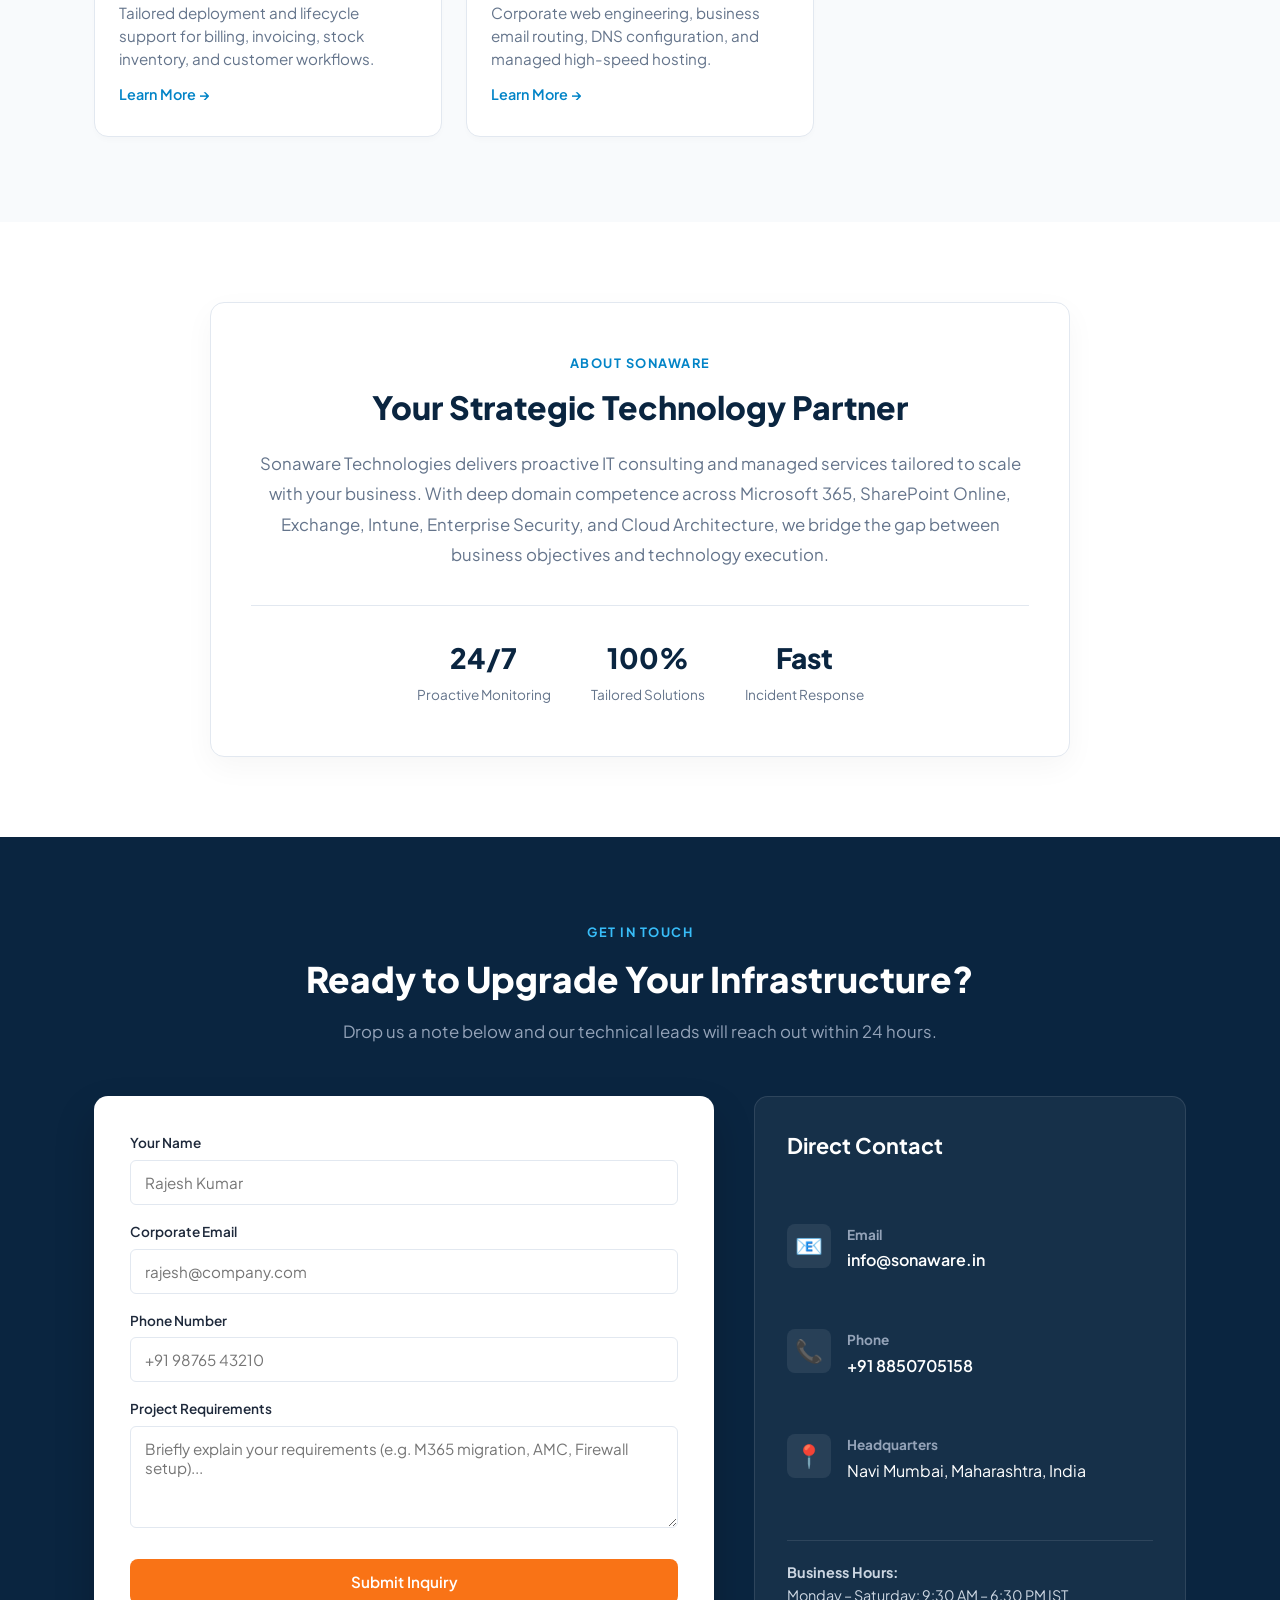
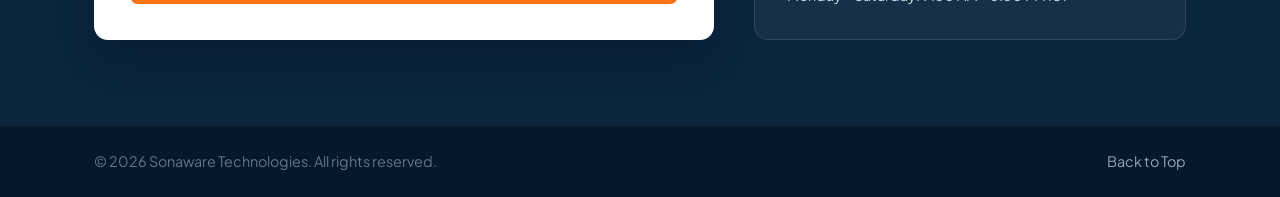
==== commit f5c578c6: "Refactor IT Infrastructure card layout Reorganized IT Infrastructure card into services grid layout." ====
--- a/index.html
+++ b/index.html
@@ -58,12 +58,12 @@
         <p>Comprehensive technical support, infrastructure architecture, and digital transformation for modern organizations.</p>
       </div>
 
-      <div class="card" onclick="location.href='it-infrastructure-service.html'" style="cursor: pointer;">
-        <div class="card-icon">🖥️</div>
-        <h3>IT Infrastructure</h3>
-        <p>End-to-end setup, monitoring, maintenance, and ongoing operational support for growing businesses.</p>
-        <a href="it-infrastructure-service.html" style="display:inline-block; margin-top:12px; color:var(--secondary-blue); font-weight:600; text-decoration:none; font-size:0.9rem;">Learn More →</a>
-      </div>
+      <div class="services-grid">
+        <div class="card">
+          <div class="card-icon">🖥️</div>
+          <h3>IT Infrastructure</h3>
+          <p>End-to-end setup, monitoring, maintenance, and ongoing operational support for growing businesses.</p>
+        </div>
 
         <div class="card highlight" onclick="location.href='m365-cloud-service.html'" style="cursor: pointer;">
           <div class="card-icon">☁️</div>
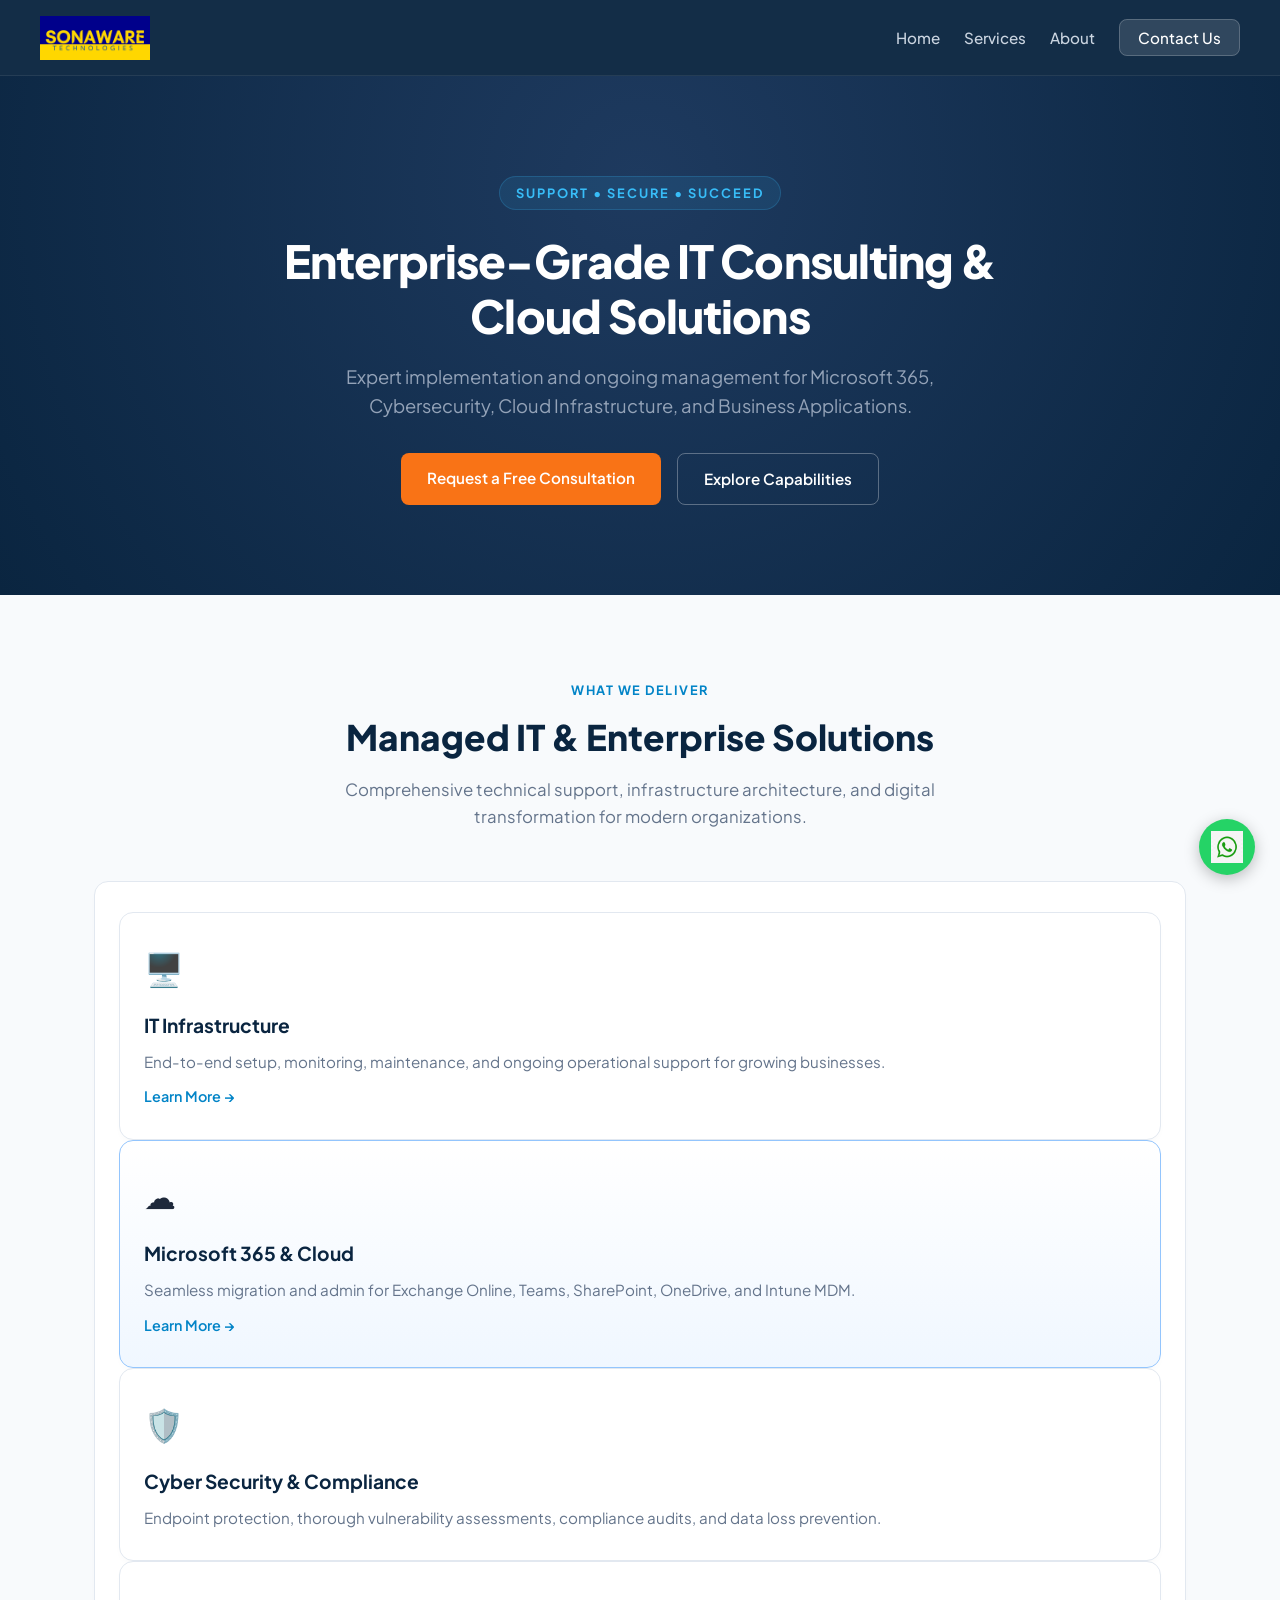
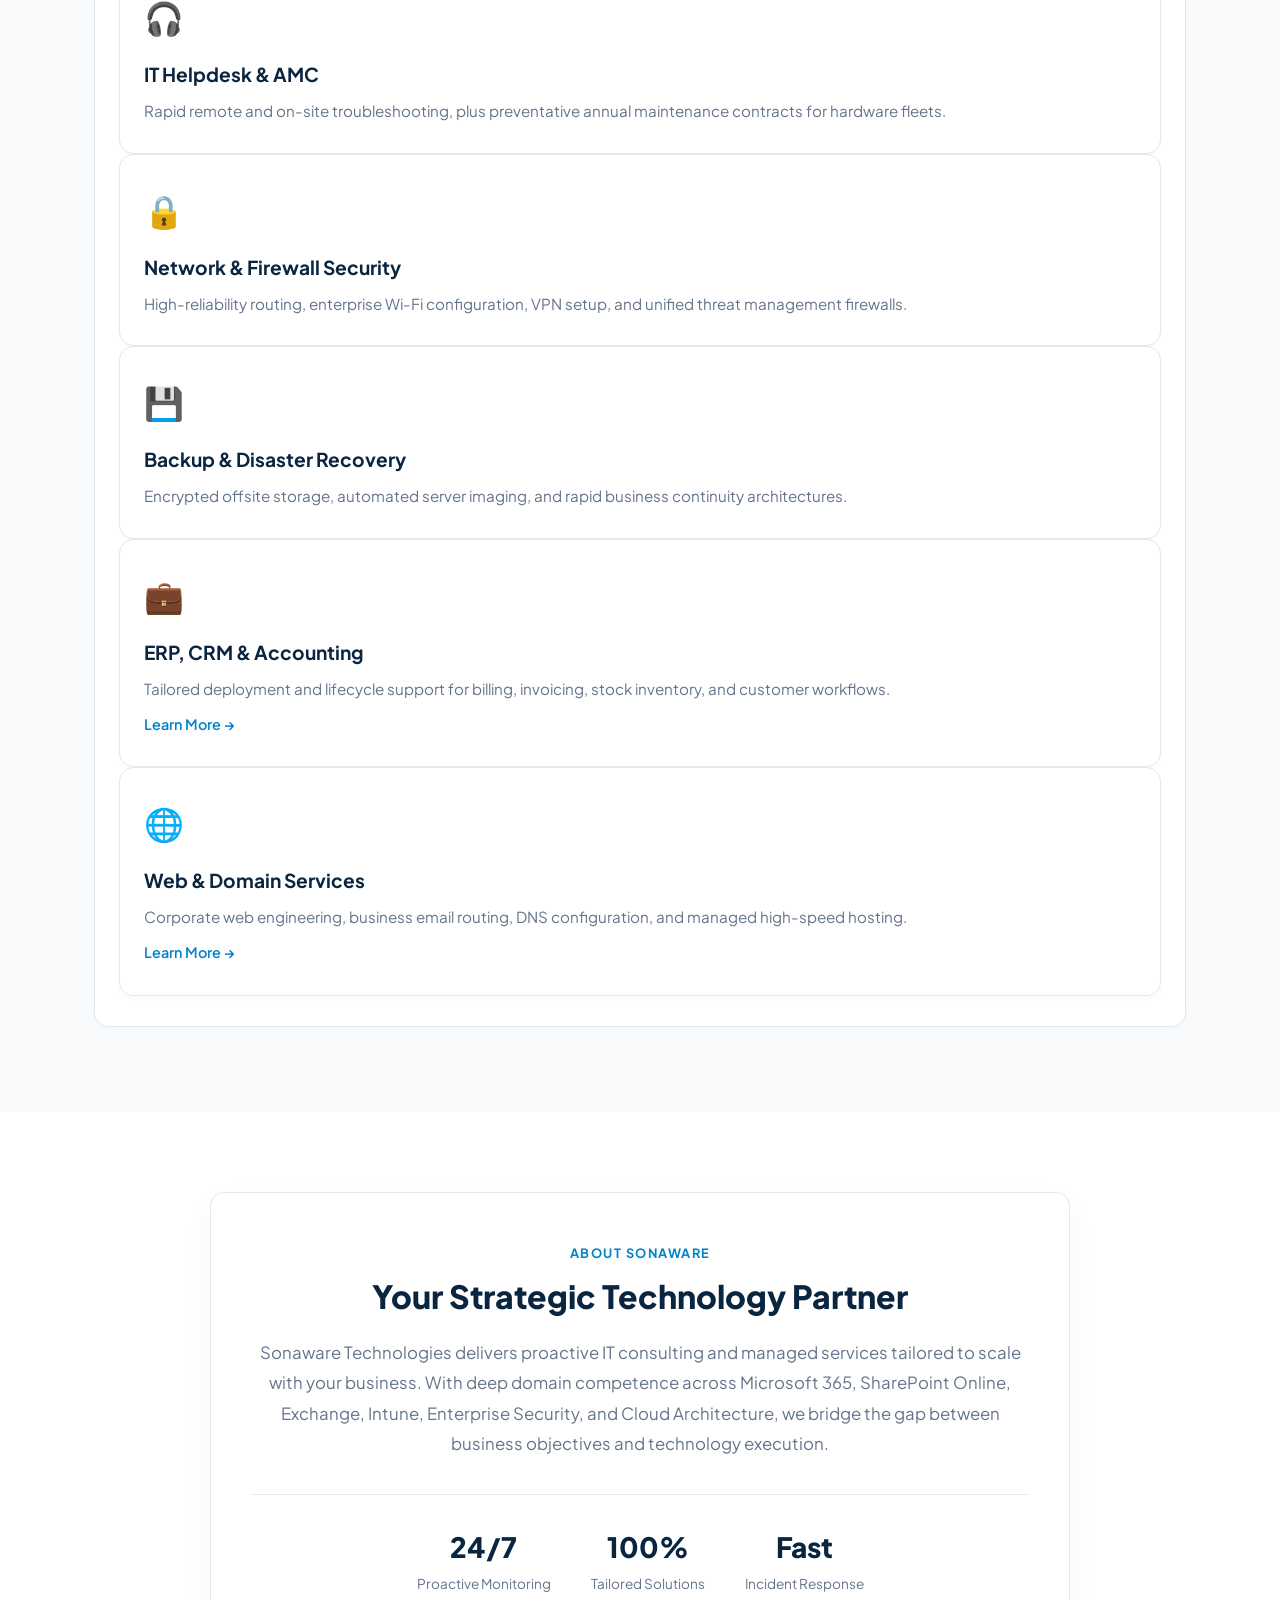
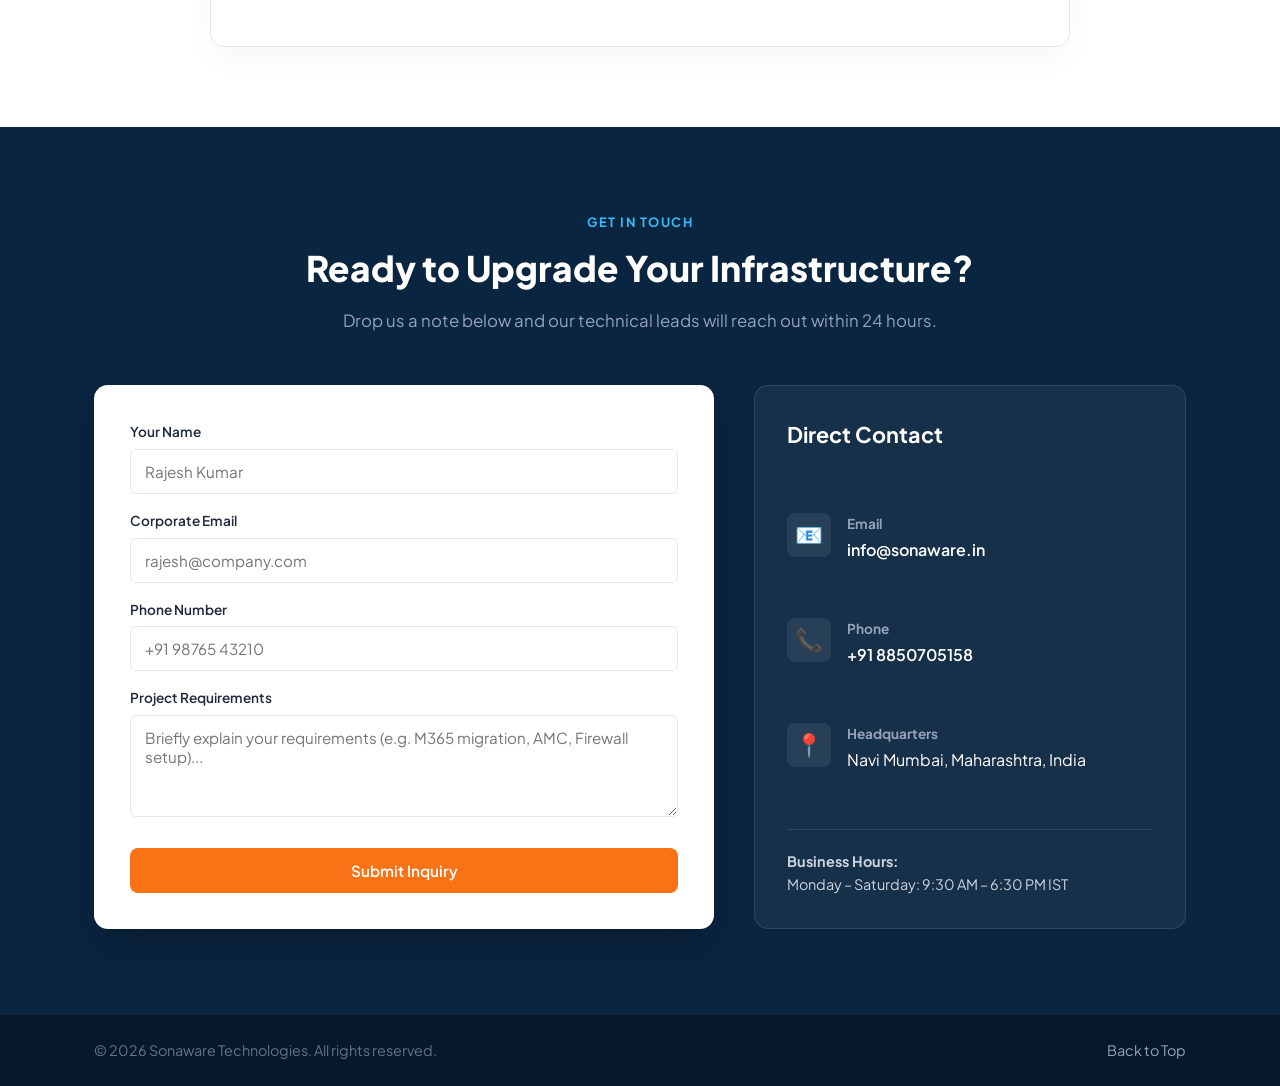
==== commit f9326fd0: "Update index.html" ====
--- a/index.html
+++ b/index.html
@@ -60,9 +60,11 @@
 
       <div class="services-grid">
         <div class="card">
+        <div class="card" onclick="location.href='it-infrastructure-service.html'" style="cursor: pointer;">
           <div class="card-icon">🖥️</div>
           <h3>IT Infrastructure</h3>
           <p>End-to-end setup, monitoring, maintenance, and ongoing operational support for growing businesses.</p>
+          <a href="it-infrastructure-service.html" style="display:inline-block; margin-top:12px; color:var(--secondary-blue); font-weight:600; text-decoration:none; font-size:0.9rem;">Learn More →</a>
         </div>
 
         <div class="card highlight" onclick="location.href='m365-cloud-service.html'" style="cursor: pointer;">
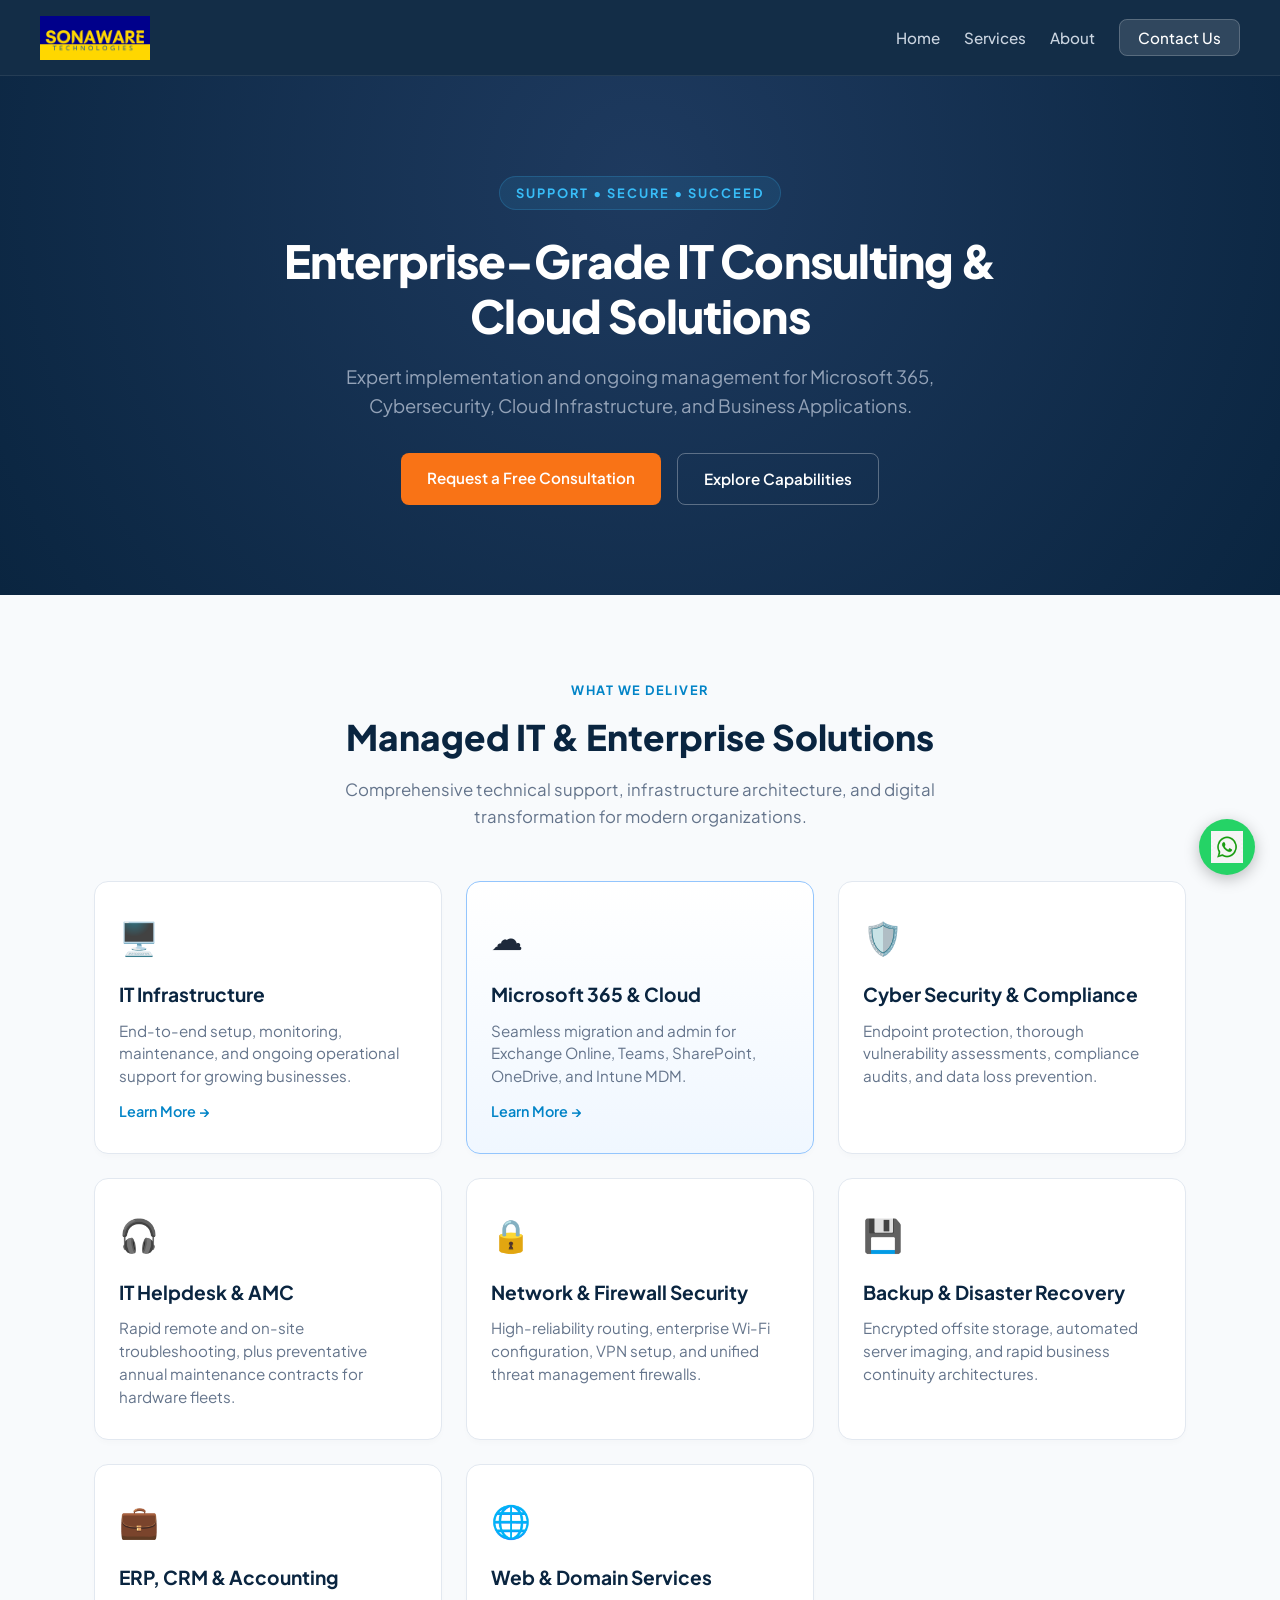
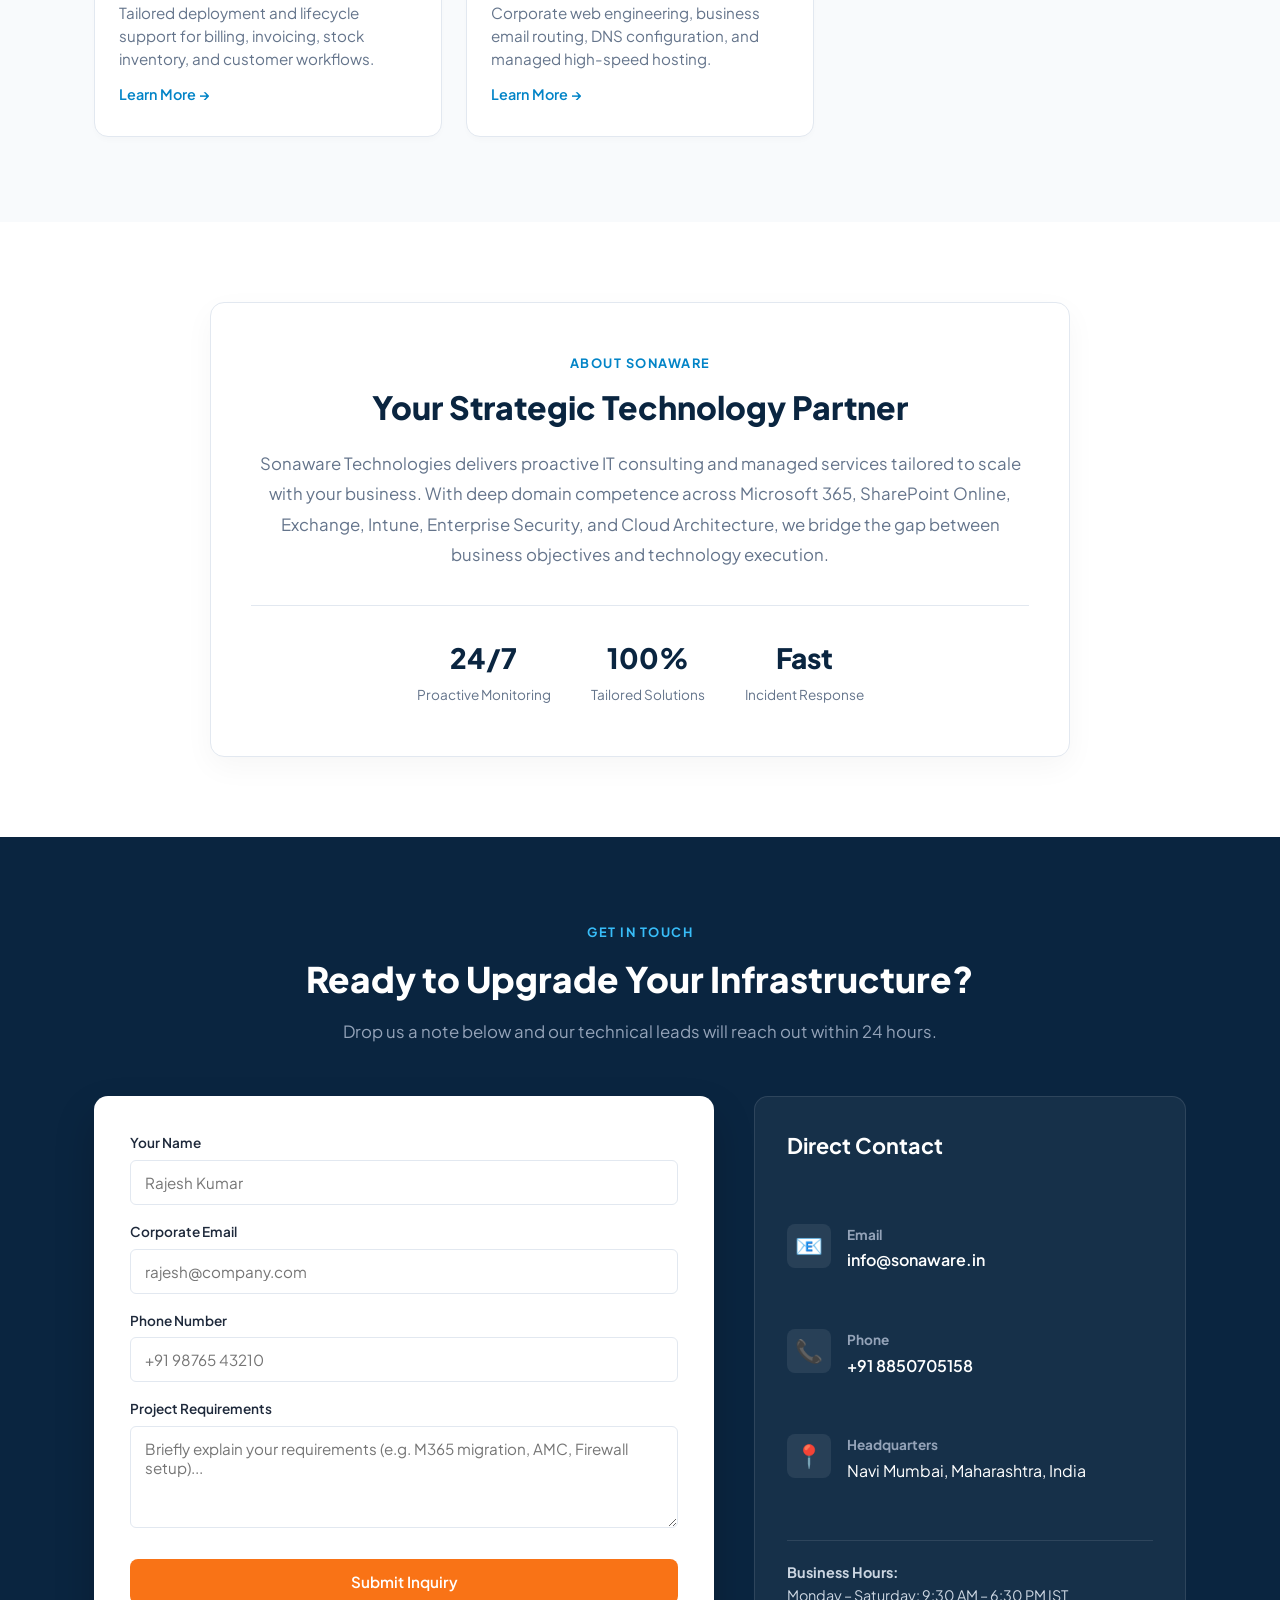
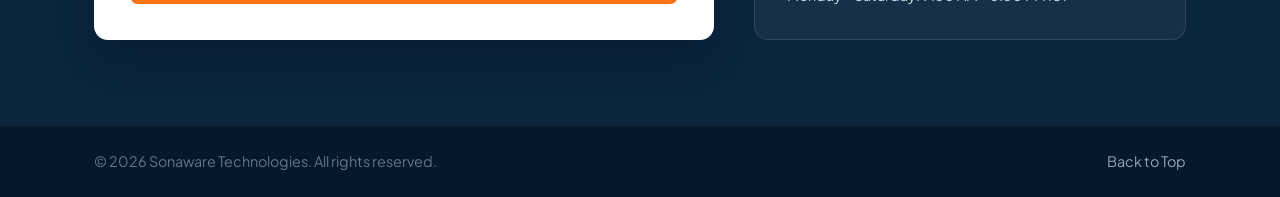
==== commit 1562a874: "Update index.html" ====
--- a/index.html
+++ b/index.html
@@ -59,8 +59,7 @@
       </div>
 
       <div class="services-grid">
-        <div class="card">
-        <div class="card" onclick="location.href='it-infrastructure-service.html'" style="cursor: pointer;">
+          <div class="card" onclick="location.href='it-infrastructure-service.html'" style="cursor: pointer;">
           <div class="card-icon">🖥️</div>
           <h3>IT Infrastructure</h3>
           <p>End-to-end setup, monitoring, maintenance, and ongoing operational support for growing businesses.</p>
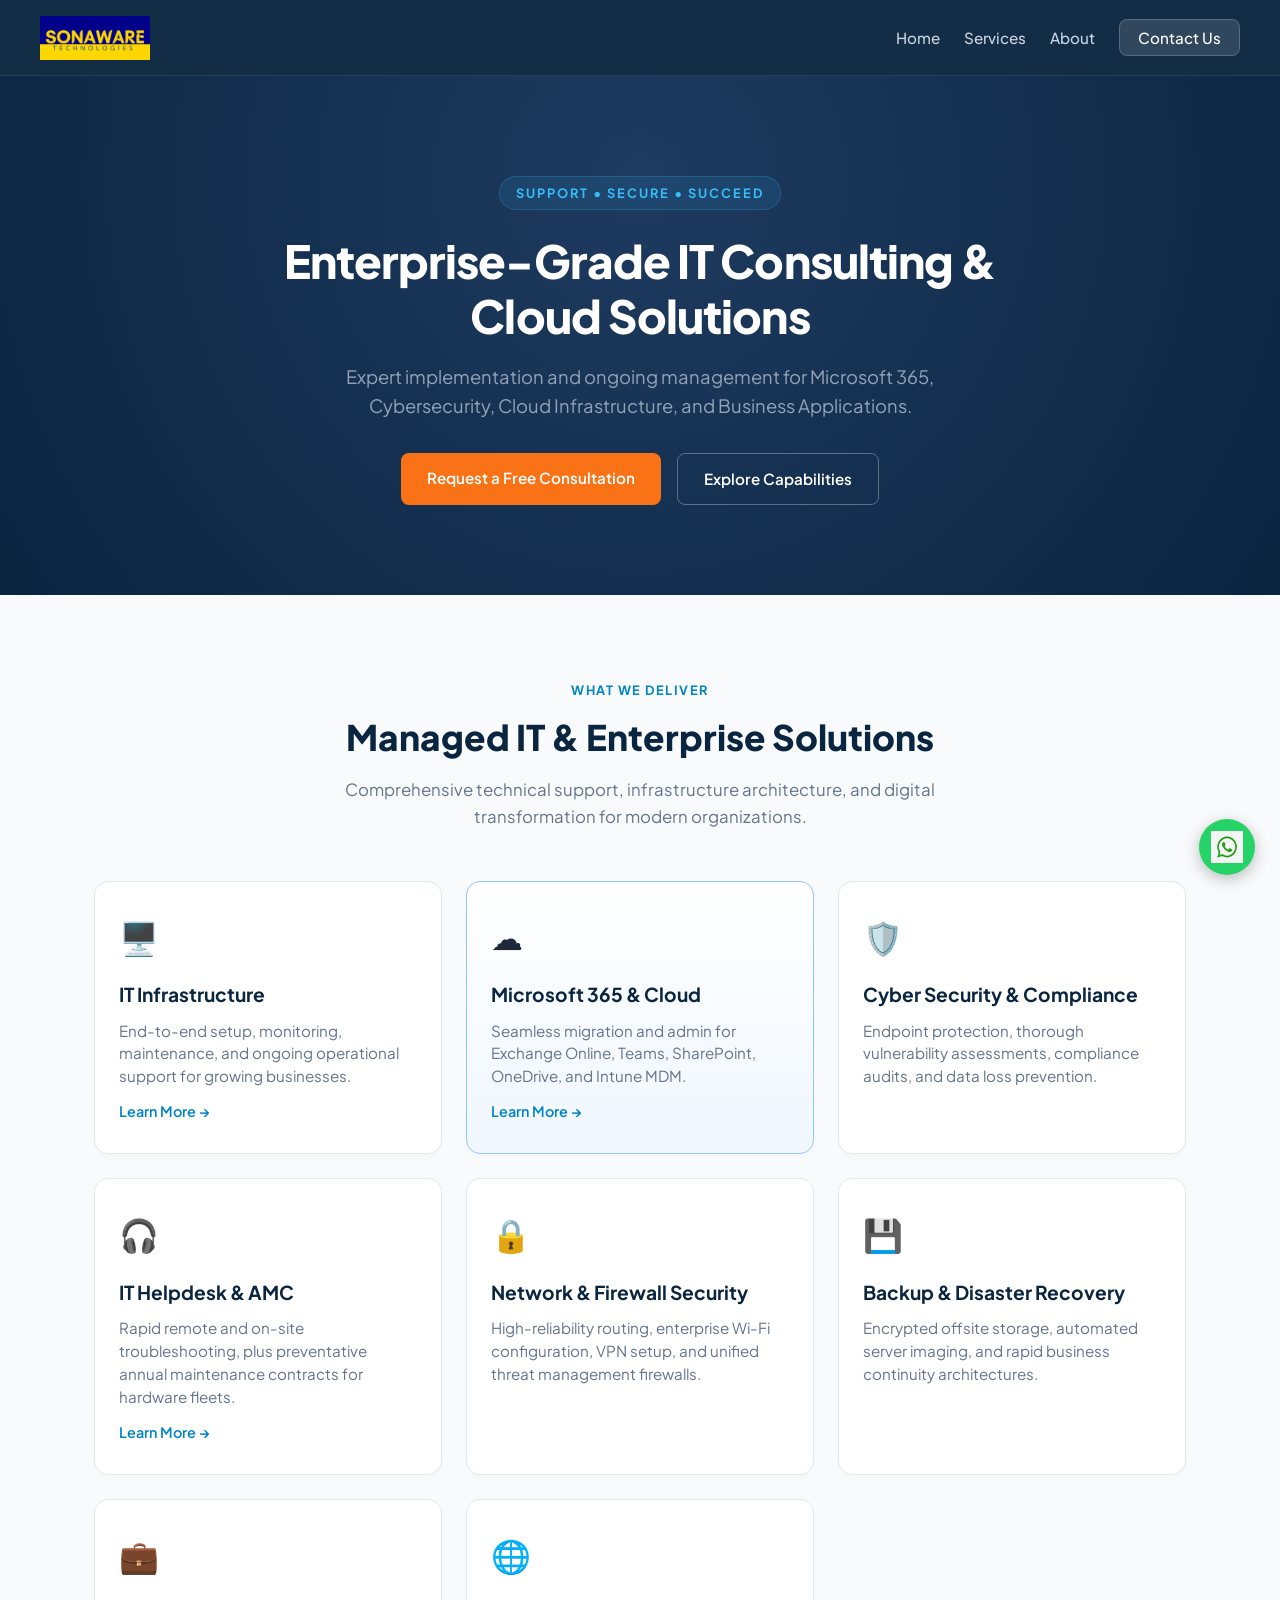
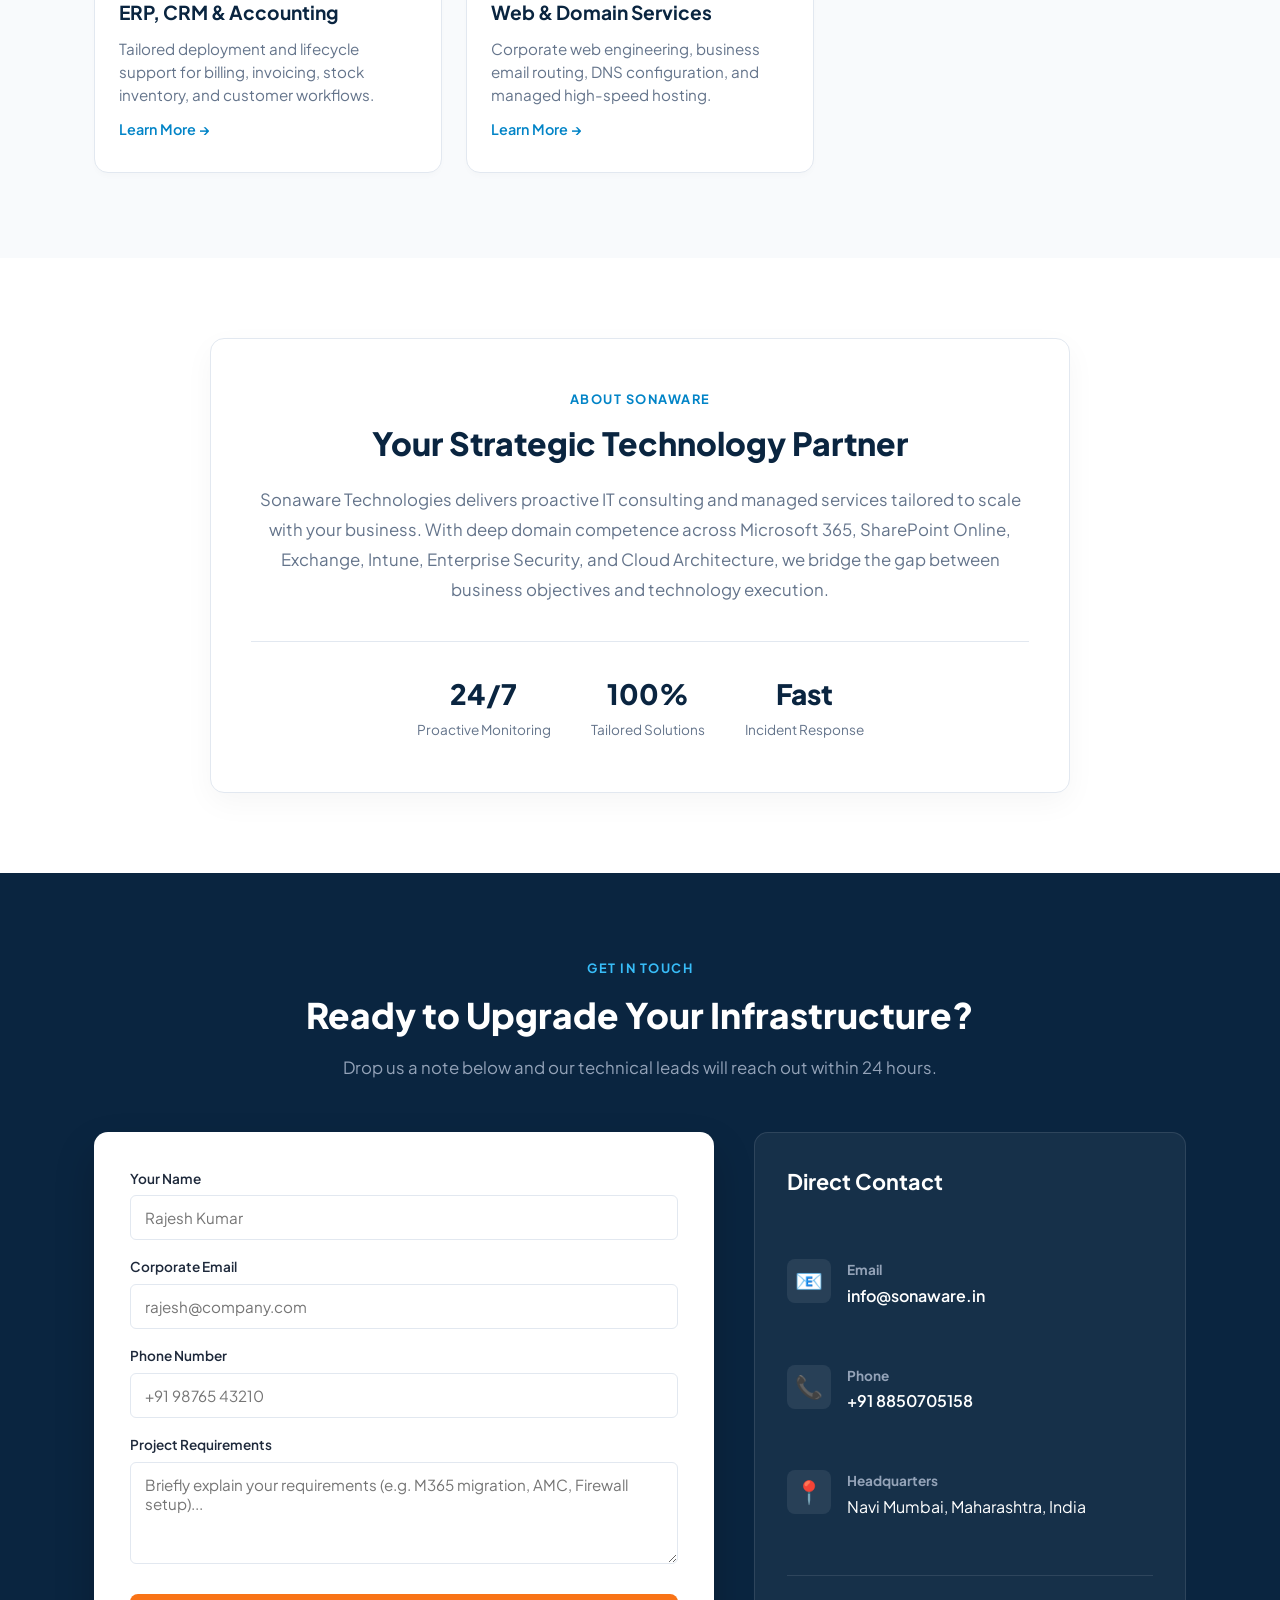
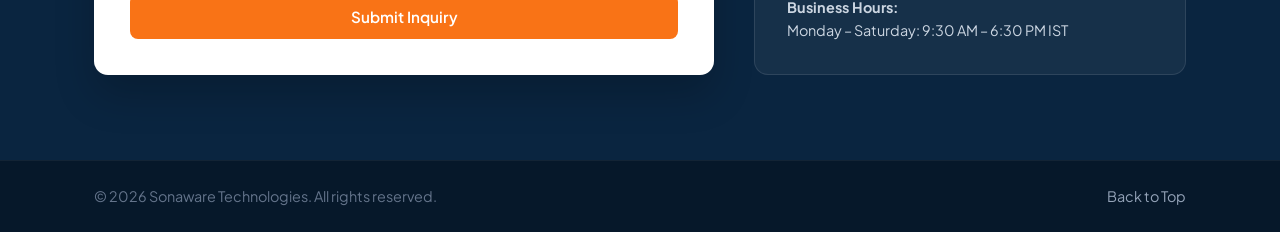
==== commit 8d4dda48: "Add clickable link to IT Helpdesk card Updated IT Helpdesk card to include a clickable link." ====
--- a/index.html
+++ b/index.html
@@ -79,10 +79,11 @@
           <p>Endpoint protection, thorough vulnerability assessments, compliance audits, and data loss prevention.</p>
         </div>
 
-        <div class="card">
+        <div class="card" onclick="location.href='it-helpdesk-amc-service.html'" style="cursor: pointer;">
           <div class="card-icon">🎧</div>
           <h3>IT Helpdesk & AMC</h3>
           <p>Rapid remote and on-site troubleshooting, plus preventative annual maintenance contracts for hardware fleets.</p>
+          <a href="it-helpdesk-amc-service.html" style="display:inline-block; margin-top:12px; color:var(--secondary-blue); font-weight:600; text-decoration:none; font-size:0.9rem;">Learn More →</a>
         </div>
 
         <div class="card">
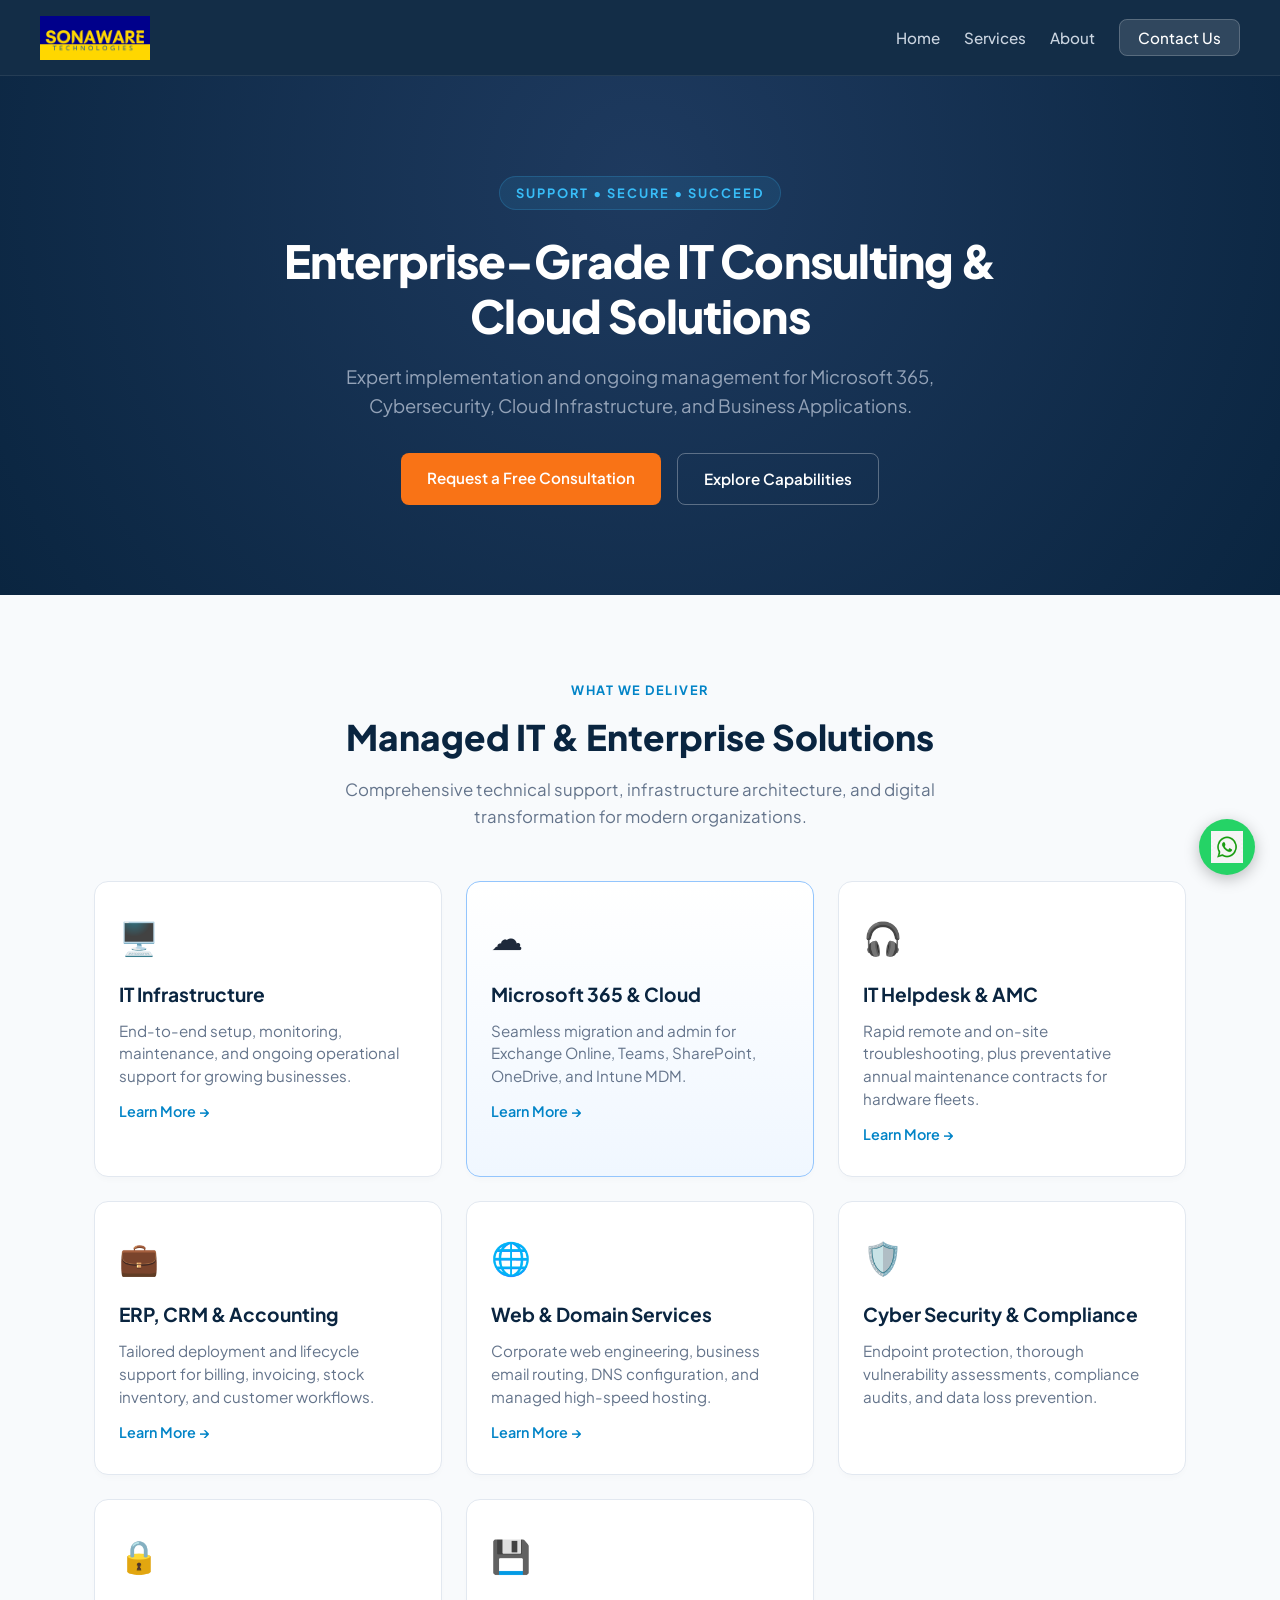
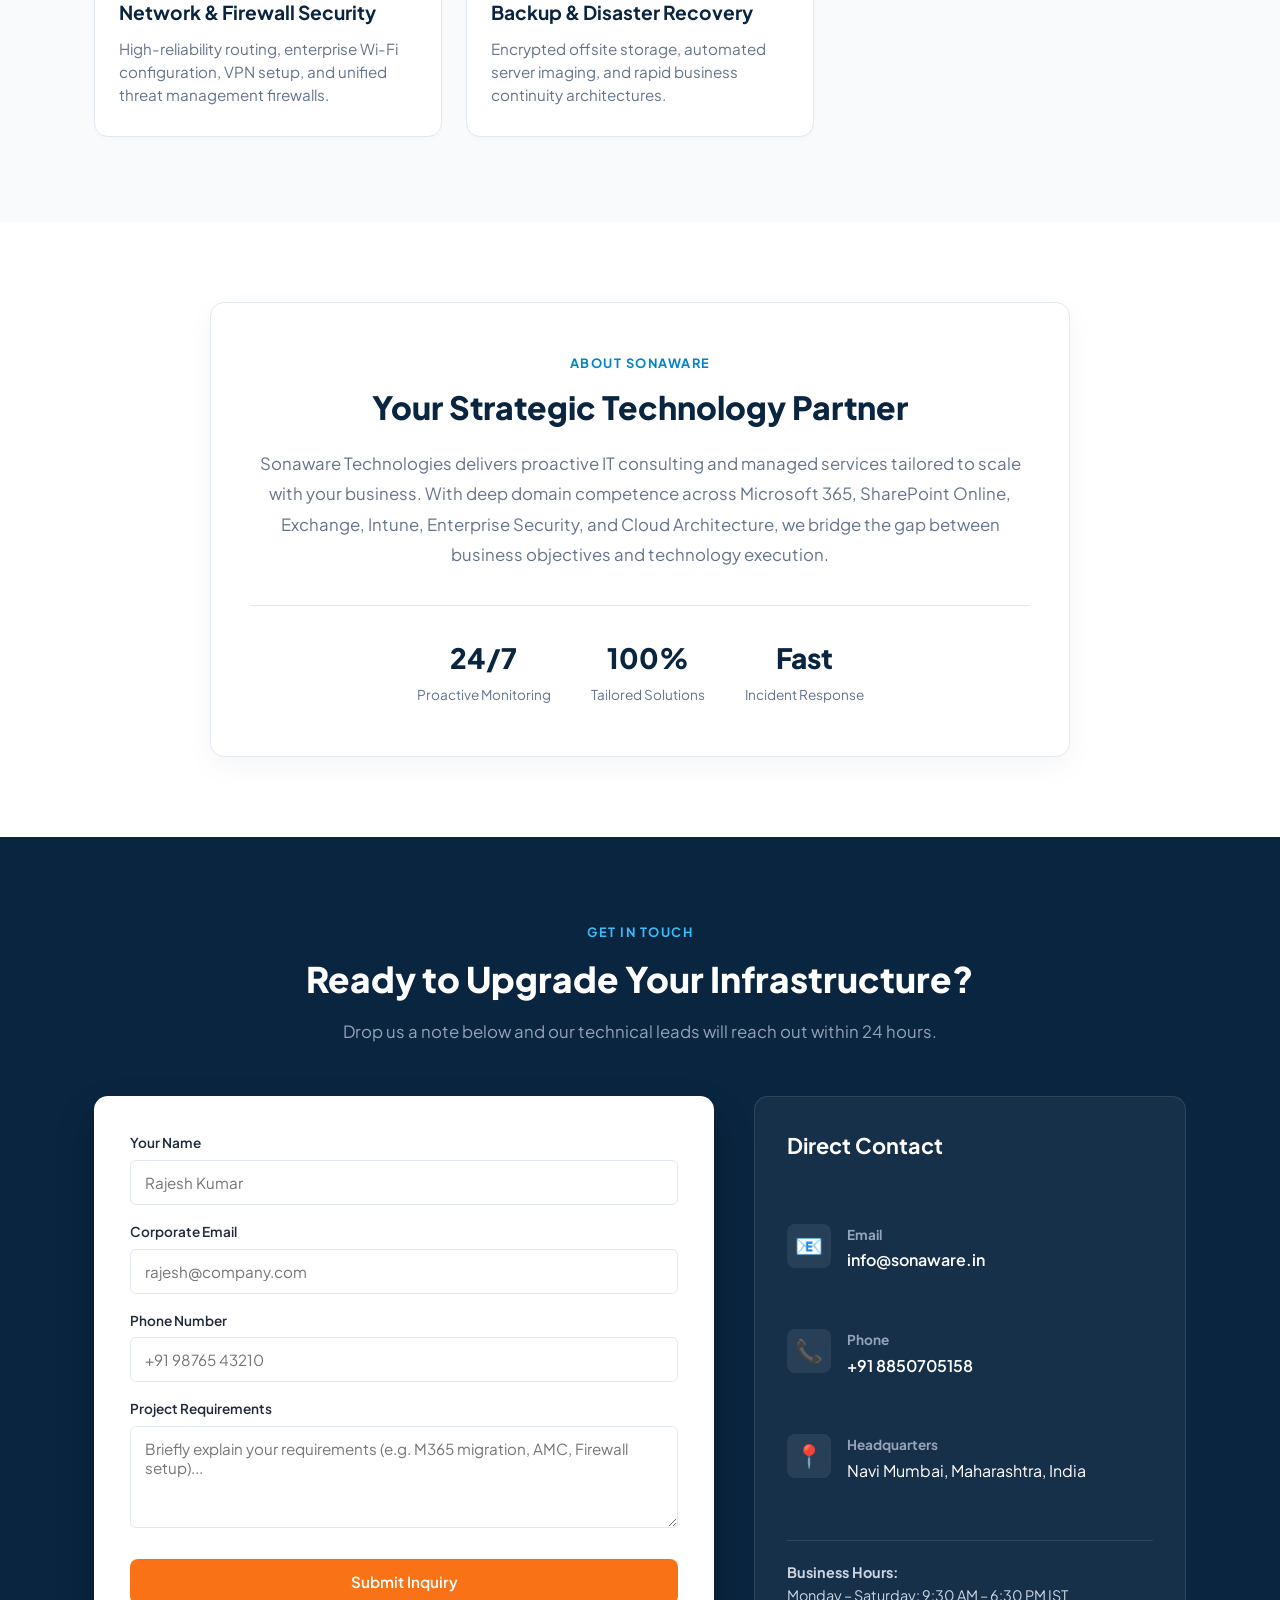
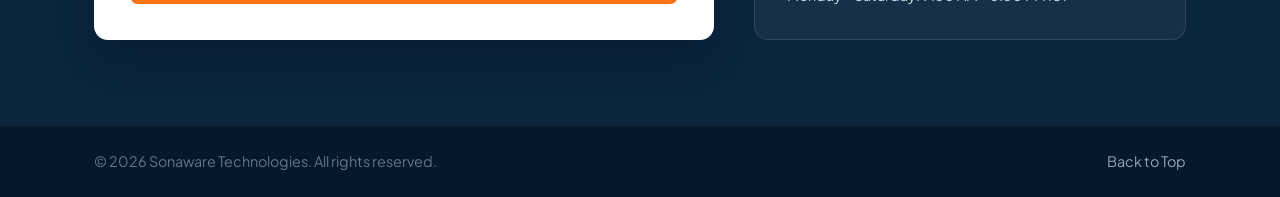
==== commit b4a9c7b7: "Restore removed service cards in index.html Reintroduced Cyber Security, Network & Firewall Security" ====
--- a/index.html
+++ b/index.html
@@ -73,12 +73,6 @@
           <a href="m365-cloud-service.html" style="display:inline-block; margin-top:12px; color:var(--secondary-blue); font-weight:600; text-decoration:none; font-size:0.9rem;">Learn More →</a>
         </div>
 
-        <div class="card">
-          <div class="card-icon">🛡️</div>
-          <h3>Cyber Security & Compliance</h3>
-          <p>Endpoint protection, thorough vulnerability assessments, compliance audits, and data loss prevention.</p>
-        </div>
-
         <div class="card" onclick="location.href='it-helpdesk-amc-service.html'" style="cursor: pointer;">
           <div class="card-icon">🎧</div>
           <h3>IT Helpdesk & AMC</h3>
@@ -86,18 +80,6 @@
           <a href="it-helpdesk-amc-service.html" style="display:inline-block; margin-top:12px; color:var(--secondary-blue); font-weight:600; text-decoration:none; font-size:0.9rem;">Learn More →</a>
         </div>
 
-        <div class="card">
-          <div class="card-icon">🔒</div>
-          <h3>Network & Firewall Security</h3>
-          <p>High-reliability routing, enterprise Wi-Fi configuration, VPN setup, and unified threat management firewalls.</p>
-        </div>
-
-        <div class="card">
-          <div class="card-icon">💾</div>
-          <h3>Backup & Disaster Recovery</h3>
-          <p>Encrypted offsite storage, automated server imaging, and rapid business continuity architectures.</p>
-        </div>
-
         <div class="card" onclick="location.href='accounting-service.html'" style="cursor: pointer;">
           <div class="card-icon">💼</div>
           <h3>ERP, CRM & Accounting</h3>
@@ -110,6 +92,24 @@
           <h3>Web & Domain Services</h3>
           <p>Corporate web engineering, business email routing, DNS configuration, and managed high-speed hosting.</p>
           <a href="web-domain-service.html" style="display:inline-block; margin-top:12px; color:var(--secondary-blue); font-weight:600; text-decoration:none; font-size:0.9rem;">Learn More →</a>
+        </div>
+
+        <div class="card">
+          <div class="card-icon">🛡️</div>
+          <h3>Cyber Security & Compliance</h3>
+          <p>Endpoint protection, thorough vulnerability assessments, compliance audits, and data loss prevention.</p>
+        </div>
+
+        <div class="card">
+          <div class="card-icon">🔒</div>
+          <h3>Network & Firewall Security</h3>
+          <p>High-reliability routing, enterprise Wi-Fi configuration, VPN setup, and unified threat management firewalls.</p>
+        </div>
+
+        <div class="card">
+          <div class="card-icon">💾</div>
+          <h3>Backup & Disaster Recovery</h3>
+          <p>Encrypted offsite storage, automated server imaging, and rapid business continuity architectures.</p>
         </div>
         
       </div>
